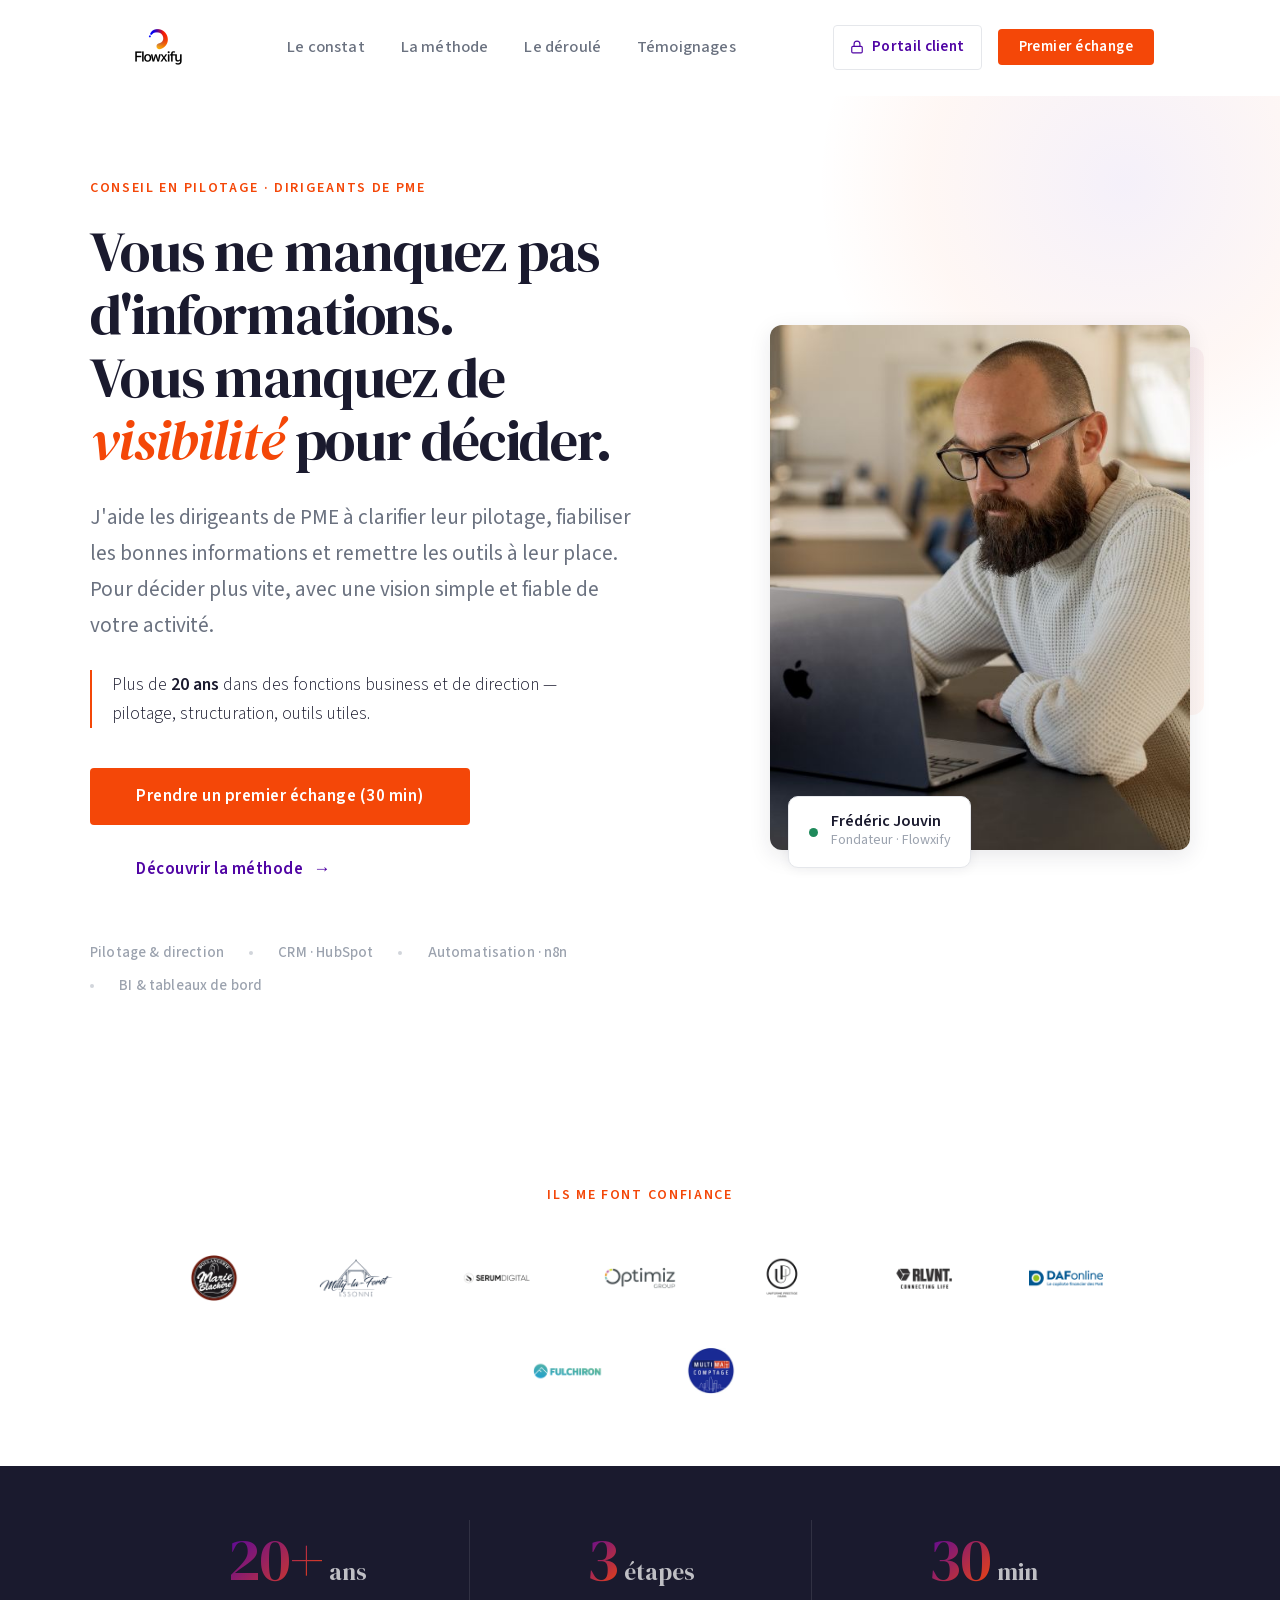
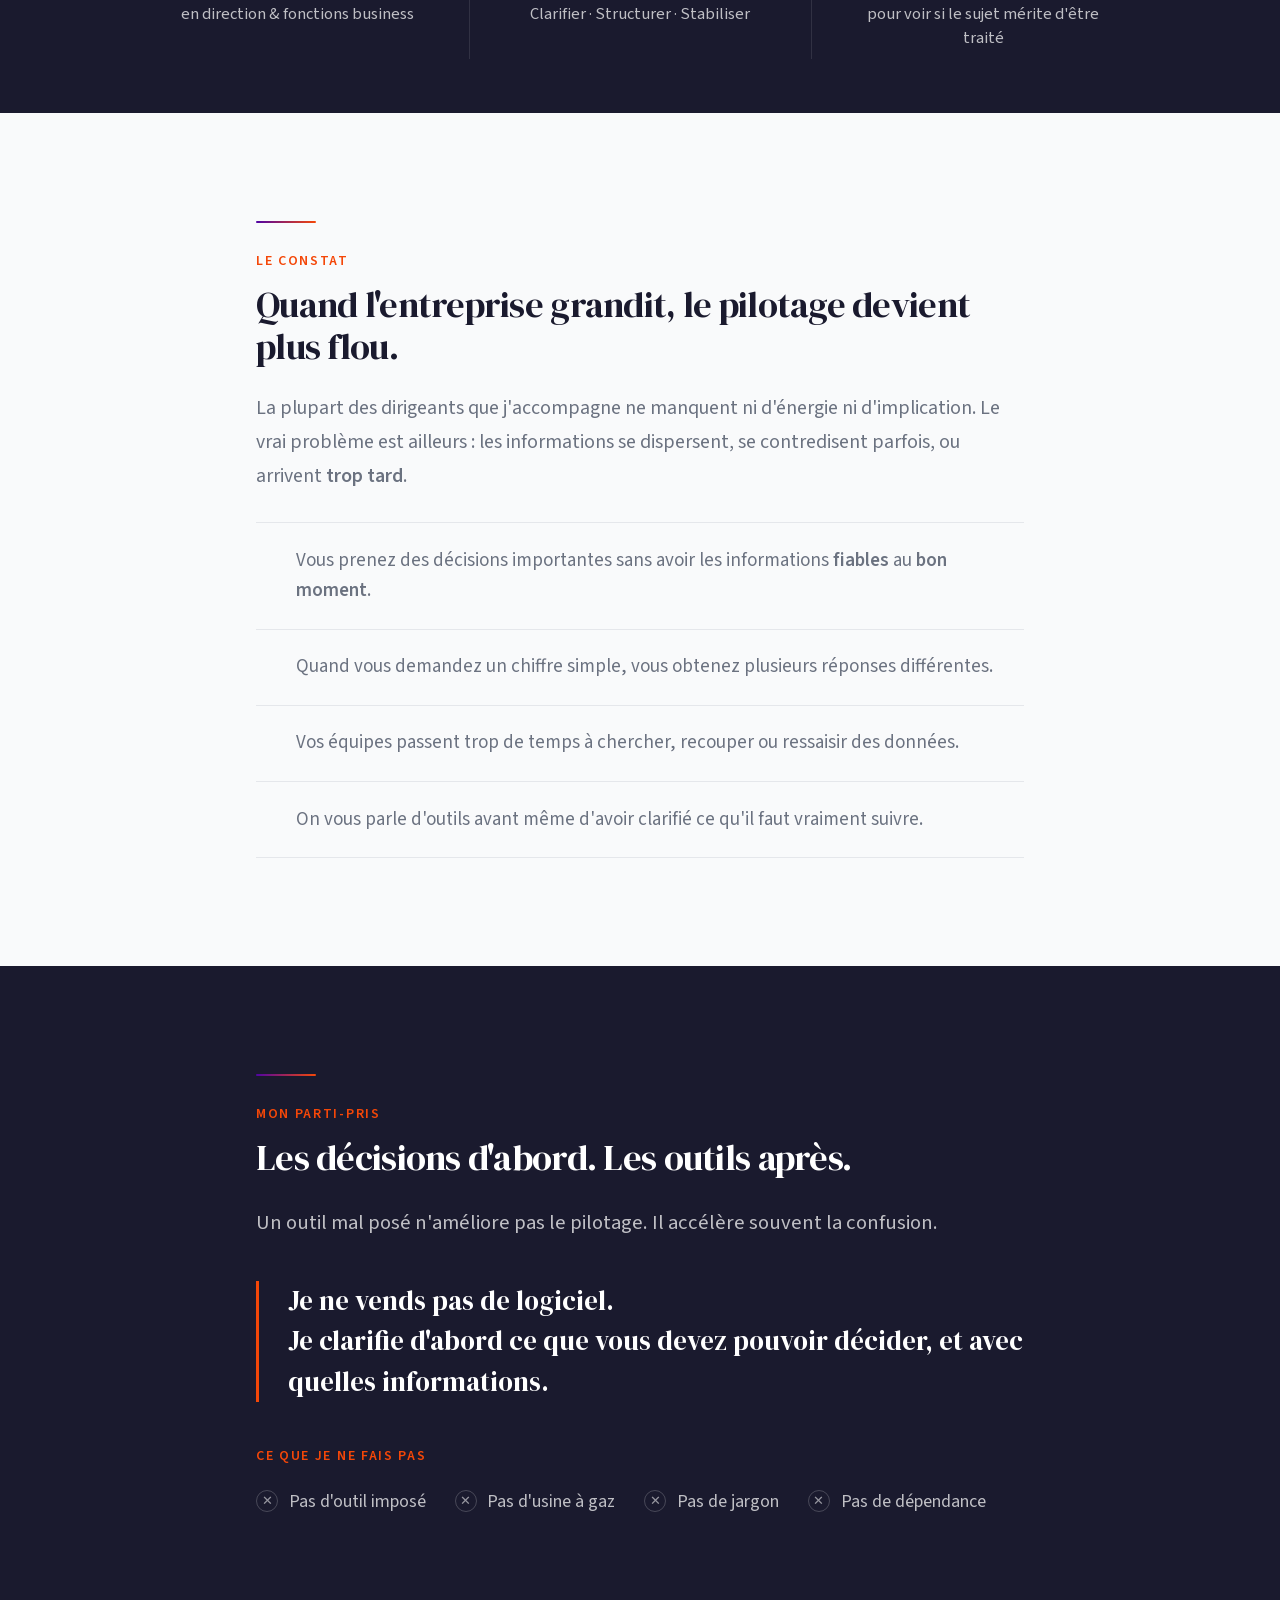
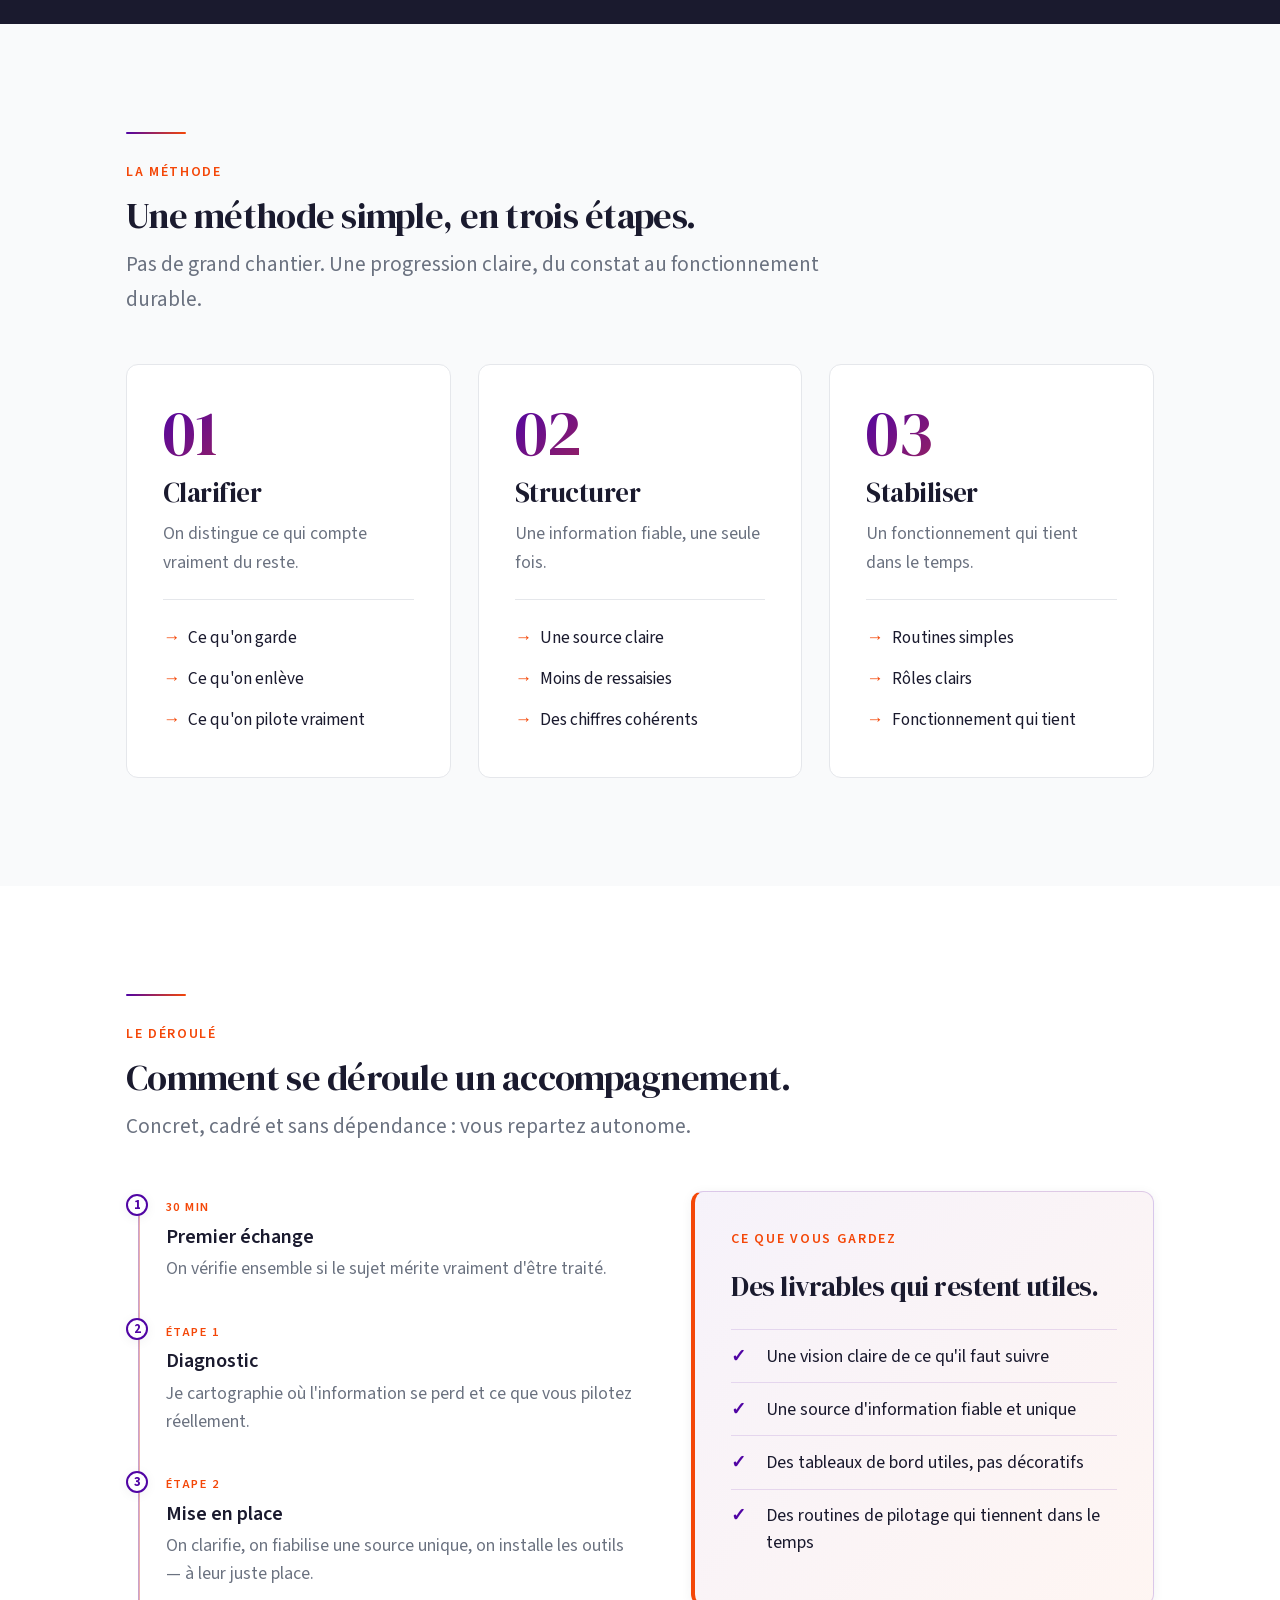
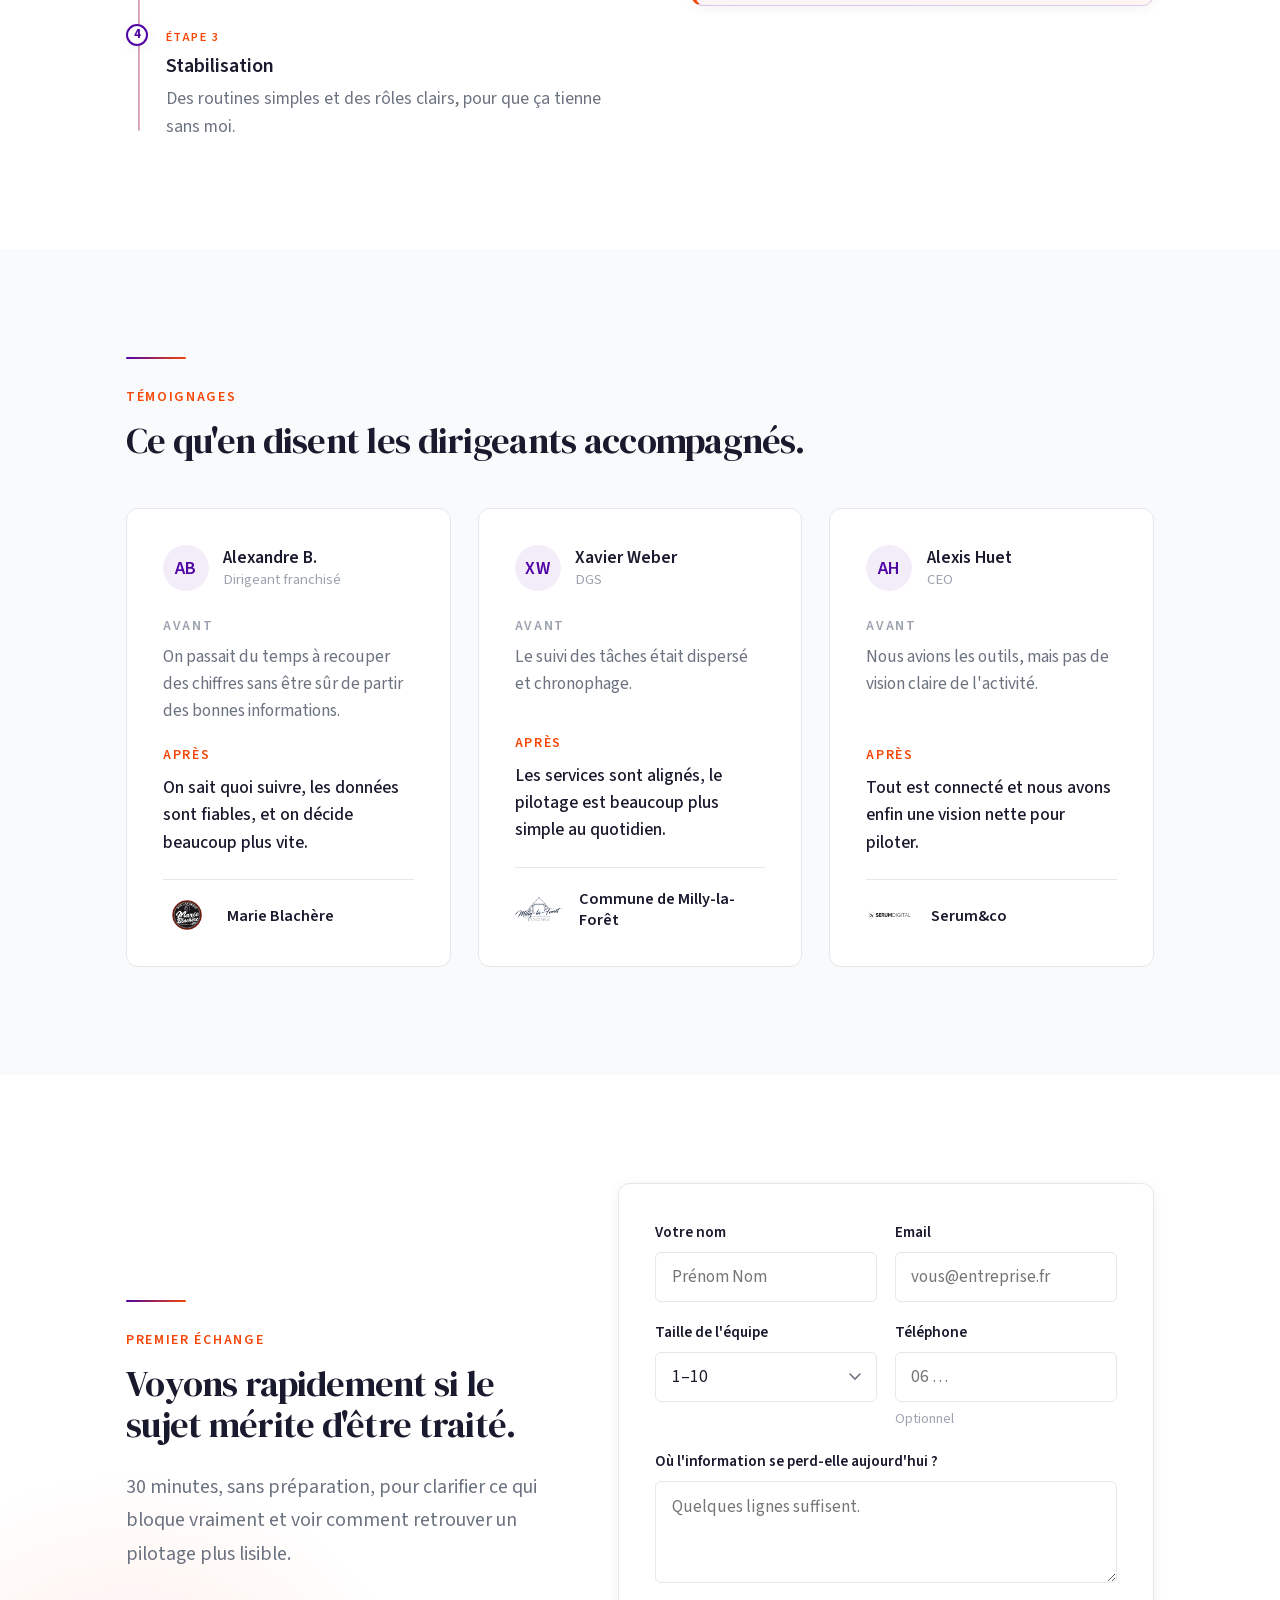
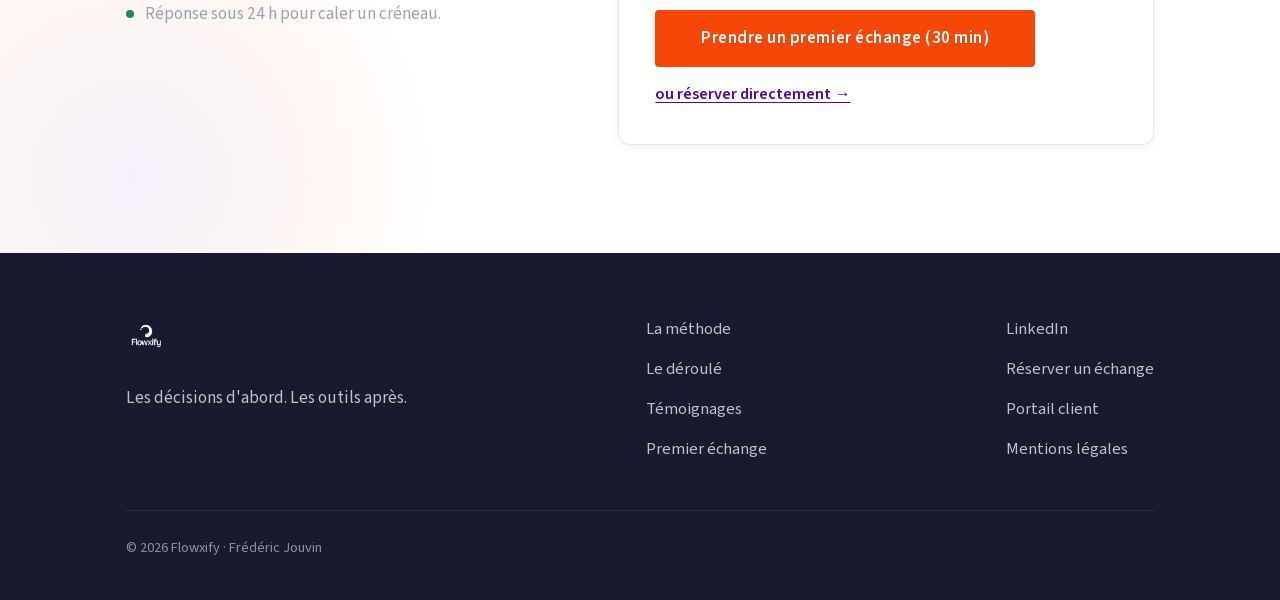
==== index.html @ 790f293d "Refonte design : nouveau design system Flowxify (violet/orange), 9 logos clients webp, polices auto-" ====
<!DOCTYPE html>
<html lang="fr">
<head>
    <meta charset="UTF-8">
    <meta name="viewport" content="width=device-width, initial-scale=1.0">
    <meta name="description" content="Flowxify — Accompagnement des dirigeants de PME : pilotage, structuration et outils. Retrouvez une vision claire de votre activité grâce à une information fiable, lisible et utile pour décider.">
    <title>Flowxify — Pilotage clair pour dirigeants de PME</title>

    <link rel="canonical" href="https://flowxify.com/">
    <link rel="icon" type="image/svg+xml" href="favicon.svg">

    <!-- Open Graph -->
    <meta property="og:type" content="website">
    <meta property="og:url" content="https://flowxify.com/">
    <meta property="og:title" content="Flowxify — Retrouver une vision claire de votre activité">
    <meta property="og:description" content="J'aide les dirigeants de PME à clarifier leur pilotage, fiabiliser les bonnes informations et remettre les outils à leur place.">
    <meta property="og:image" content="https://flowxify.com/og-image.jpg">
    <meta property="og:image:alt" content="Flowxify — Vous ne manquez pas d'informations, vous manquez de visibilité pour décider.">
    <meta property="og:locale" content="fr_FR">
    <meta property="og:site_name" content="Flowxify">

    <!-- Twitter Card -->
    <meta name="twitter:card" content="summary_large_image">
    <meta name="twitter:title" content="Flowxify — Retrouver une vision claire de votre activité">
    <meta name="twitter:description" content="J'aide les dirigeants de PME à clarifier leur pilotage, fiabiliser les bonnes informations et remettre les outils à leur place.">
    <meta name="twitter:image" content="https://flowxify.com/og-image.jpg">

    <!-- Fonts : DM Serif Display (titres) auto-hébergée + italique via Google, Source Sans 3 variable auto-hébergée -->
    <link rel="preload" href="assets/fonts/dm-serif-display-400.woff2" as="font" type="font/woff2" crossorigin>
    <link rel="preload" href="assets/fonts/source-sans-3-variable.woff2" as="font" type="font/woff2" crossorigin>
    <link rel="preconnect" href="https://fonts.googleapis.com">
    <link rel="preconnect" href="https://fonts.gstatic.com" crossorigin>
    <link href="https://fonts.googleapis.com/css2?family=DM+Serif+Display:ital@1&display=swap" rel="stylesheet">

    <style>
        /* ════════ Flowxify Design System — tokens ════════ */
        @font-face {
            font-family: 'DM Serif Display';
            font-style: normal;
            font-weight: 400;
            font-display: swap;
            src: url('assets/fonts/dm-serif-display-400.woff2') format('woff2');
        }
        @font-face {
            font-family: 'Source Sans 3';
            font-style: normal;
            font-weight: 200 900;
            font-display: swap;
            src: url('assets/fonts/source-sans-3-variable.woff2') format('woff2-variations');
        }

        :root {
            /* Base palette */
            --fx-midnight: #1A1A2E;
            --fx-violet: #5004A4;
            --fx-violet-hover: #3D0380;
            --fx-violet-tint: #F3EDFA;
            --fx-orange: #F44708;
            --fx-orange-hover: #D63C05;
            --fx-orange-tint: #FEEDE6;
            --fx-paper: #F9FAFB;
            --fx-border: #E5E7EB;
            --fx-muted: #6B7280;
            --fx-muted-light: #9CA3AF;

            /* Gradients signature */
            --fx-gradient: linear-gradient(90deg, #5004A4 0%, #F44708 100%);
            --fx-gradient-diagonal: linear-gradient(135deg, #5004A4 0%, #F44708 100%);
            --fx-gradient-wash: linear-gradient(135deg, rgba(80,4,164,0.05) 0%, rgba(244,71,8,0.05) 100%);

            /* Alias sémantiques */
            --surface: #FFFFFF;
            --surface-alt: var(--fx-paper);
            --surface-dark: var(--fx-midnight);
            --text-strong: var(--fx-midnight);
            --text-body: var(--fx-muted);
            --text-tertiary: var(--fx-muted-light);
            --text-inverse: #F1F1F1;
            --text-inverse-soft: rgba(255,255,255,0.72);
            --accent: var(--fx-violet);
            --accent-hover: var(--fx-violet-hover);
            --accent-warm: var(--fx-orange);
            --accent-warm-hover: var(--fx-orange-hover);
            --border-subtle: var(--fx-border);
            --border-strong: #D1D5DB;
            --success: #1F8A5B;
            --danger: #C8341A;

            /* Typo */
            --font-display: 'DM Serif Display', Georgia, 'Times New Roman', serif;
            --font-body: 'Source Sans 3', -apple-system, BlinkMacSystemFont, 'Segoe UI', sans-serif;

            /* Radii / ombres / motion */
            --radius-xs: 4px;
            --radius-sm: 6px;
            --radius-md: 10px;
            --radius-lg: 12px;
            --shadow-soft: 0 2px 12px rgba(26,26,46,0.06);
            --shadow-raised: 0 6px 22px rgba(26,26,46,0.10);
            --shadow-violet: 0 6px 24px rgba(80,4,164,0.18);
            --shadow-warm: 0 8px 24px rgba(244,71,8,0.28);
            --ease-out: cubic-bezier(0.25, 0.46, 0.45, 0.94);
            --dur-fast: 0.3s;
        }

        *, *::before, *::after { box-sizing: border-box; margin: 0; padding: 0; }

        html { scroll-behavior: smooth; font-size: 18px; }

        body {
            font-family: var(--font-body);
            font-size: 1rem;
            line-height: 1.65;
            color: var(--text-body);
            background: var(--surface);
            -webkit-font-smoothing: antialiased;
            text-rendering: optimizeLegibility;
        }

        h1, h2, h3 {
            font-family: var(--font-display);
            font-weight: 400;
            color: var(--text-strong);
            letter-spacing: -0.02em;
            line-height: 1.15;
        }
        h2 { font-size: 2rem; }
        h3 { line-height: 1.3; }
        h1 em, h2 em { font-style: italic; color: var(--accent-warm); }
        h4 { font-family: var(--font-body); font-weight: 600; color: var(--text-strong); }
        strong { font-weight: 600; }
        a { color: var(--accent); text-decoration: underline; text-decoration-thickness: 1px; text-underline-offset: 3px; transition: color var(--dur-fast) var(--ease-out); }
        a:hover { color: var(--accent-hover); }
        :focus-visible { outline: 2px solid var(--fx-orange); outline-offset: 3px; border-radius: var(--radius-xs); }

        /* ── Utilitaires signature ── */
        .fx-sep {
            width: 60px; height: 2px; border: 0;
            background: var(--fx-gradient);
            border-radius: 1px;
            margin: 0 0 1.5rem;
        }
        .fx-eyebrow {
            font-size: 0.78rem; font-weight: 600;
            letter-spacing: 0.12em; text-transform: uppercase;
            color: var(--accent-warm);
        }
        .fx-gradient-text {
            background: var(--fx-gradient-diagonal);
            -webkit-background-clip: text;
            background-clip: text;
            color: transparent;
        }

        /* ── Layout ── */
        .wrap        { max-width: 1100px; margin: 0 auto; padding: 0 2rem; }
        .wrap-narrow { max-width: 840px; margin: 0 auto; padding: 0 2rem; }
        .section     { padding: 6rem 0; }
        .section-sm  { padding: 4rem 0; }

        .fx-hero-grid { display: grid; grid-template-columns: 1.25fr 0.85fr; gap: 3.5rem; align-items: center; }
        .fx-3col      { display: grid; grid-template-columns: repeat(3, 1fr); gap: 1.5rem; }
        .fx-stats     { display: grid; grid-template-columns: repeat(3, 1fr); }
        .fx-mission   { display: grid; grid-template-columns: 1.05fr 0.95fr; gap: 3rem; align-items: start; }
        .fx-contact-grid { display: grid; grid-template-columns: 0.9fr 1.1fr; gap: 3rem; align-items: center; }
        .fx-form-grid { display: grid; grid-template-columns: 1fr 1fr; gap: 1rem; }
        .fx-nav-links { display: flex; gap: 2rem; align-items: center; }

        @media (max-width: 900px) {
            .fx-hero-grid { grid-template-columns: 1fr; gap: 2.5rem; }
            .fx-mission, .fx-contact-grid { grid-template-columns: 1fr; gap: 2rem; }
            .fx-nav-links { display: none; }
        }
        @media (max-width: 760px) {
            .section { padding: 4rem 0; }
            .fx-3col { grid-template-columns: 1fr; }
            .fx-stats { grid-template-columns: 1fr; }
            .fx-form-grid { grid-template-columns: 1fr; }
            .wrap, .wrap-narrow { padding: 0 1.4rem; }
            .fx-portal { display: none !important; }
        }

        /* ── Boutons ── */
        .btn {
            display: inline-flex; align-items: center; justify-content: center; gap: 0.55rem;
            font-family: var(--font-body); font-weight: 600; letter-spacing: 0.03em; line-height: 1.1;
            border-radius: var(--radius-xs); cursor: pointer; text-decoration: none;
            border: 1.5px solid transparent; white-space: nowrap;
            transition: transform var(--dur-fast) var(--ease-out), box-shadow var(--dur-fast) var(--ease-out), background var(--dur-fast) var(--ease-out), color var(--dur-fast) var(--ease-out);
        }
        .btn-sm { padding: 0.5rem 1.1rem; font-size: 0.82rem; }
        .btn-lg { padding: 1rem 2.5rem; font-size: 0.95rem; }
        .btn-primary { background: var(--accent-warm); color: #fff; }
        .btn-primary:hover { transform: translateY(-2px); box-shadow: var(--shadow-warm); color: #fff; }
        .btn-ghost { background: transparent; color: var(--accent); }
        .btn-ghost:hover { color: var(--accent-hover); }

        /* ── Nav ── */
        .fx-nav {
            position: sticky; top: 0; z-index: 50;
            padding: 0.85rem 0;
            background: rgba(255,255,255,0.7);
            backdrop-filter: blur(16px); -webkit-backdrop-filter: blur(16px);
            border-bottom: 1px solid transparent;
            transition: all var(--dur-fast) var(--ease-out);
        }
        .fx-nav.scrolled {
            padding: 0.55rem 0;
            background: rgba(255,255,255,0.88);
            border-bottom: 1px solid rgba(229,231,235,0.8);
            box-shadow: 0 1px 24px rgba(26,26,46,0.05);
        }
        .fx-nav .wrap { display: flex; justify-content: space-between; align-items: center; }
        .fx-nav-logo { height: 64px; width: auto; transition: height var(--dur-fast) var(--ease-out); }
        .fx-nav.scrolled .fx-nav-logo { height: 52px; }
        .fx-nav-link {
            font-size: 0.92rem; font-weight: 500; color: var(--text-body);
            text-decoration: none; letter-spacing: 0.01em; position: relative;
            transition: color var(--dur-fast) var(--ease-out);
        }
        .fx-nav-link::after {
            content: ''; position: absolute; left: 0; bottom: -4px; height: 1.5px; width: 0;
            background: var(--fx-gradient); transition: width var(--dur-fast) var(--ease-out);
        }
        .fx-nav-link:hover { color: var(--text-strong); }
        .fx-nav-link:hover::after { width: 100%; }
        .fx-nav-right { display: flex; align-items: center; gap: 0.9rem; }
        .fx-portal {
            display: inline-flex; align-items: center; gap: 0.45rem; white-space: nowrap;
            font-size: 0.84rem; font-weight: 600; letter-spacing: 0.02em; color: var(--accent);
            text-decoration: none; padding: 0.5rem 0.9rem; border-radius: var(--radius-xs);
            border: 1.5px solid var(--border-subtle);
            transition: all var(--dur-fast) var(--ease-out);
        }
        .fx-portal:hover { border-color: var(--accent); background: var(--fx-violet-tint); color: var(--accent-hover); }

        /* ── Hero ── */
        .fx-orb {
            position: absolute; top: -22%; right: -12%; width: 620px; height: 620px;
            background: radial-gradient(circle, rgba(80,4,164,0.06) 0%, rgba(244,71,8,0.045) 45%, transparent 70%);
            border-radius: 50%; pointer-events: none; z-index: 0;
            animation: fx-float 22s ease-in-out infinite;
        }
        @keyframes fx-float {
            0%, 100% { transform: translate(0,0) scale(1); }
            50%      { transform: translate(-26px, 22px) scale(1.06); }
        }
        .fx-hero-h1 { font-size: clamp(2.2rem, 4.4vw, 3.4rem); line-height: 1.12; margin-bottom: 1.5rem; }
        .fx-hero-lead { font-size: 1.18rem; line-height: 1.7; max-width: 560px; margin-bottom: 1.5rem; color: var(--text-body); }
        .fx-hero-exp {
            font-size: 0.98rem; border-left: 2px solid var(--accent-warm); padding-left: 1.1rem;
            margin-bottom: 2.2rem; font-weight: 300; color: var(--text-strong); max-width: 520px;
        }
        .fx-hero-ctas { display: flex; flex-wrap: wrap; gap: 0.9rem; align-items: center; margin-bottom: 2.4rem; }
        .fx-trust { display: flex; flex-wrap: wrap; gap: 0.5rem 1.4rem; align-items: center; }
        .fx-trust span { display: inline-flex; align-items: center; gap: 1.4rem; font-size: 0.82rem; color: var(--text-tertiary); font-weight: 500; letter-spacing: 0.01em; }
        .fx-trust .dot { width: 4px; height: 4px; gap: 0; border-radius: 50%; background: var(--border-strong); padding: 0; }
        .fx-hero-visual { position: relative; }
        .fx-hero-wash {
            position: absolute; width: 70%; height: 70%; right: -14px; top: 22px;
            background: var(--fx-gradient-wash); border-radius: var(--radius-lg); z-index: 0;
        }
        .fx-hero-photo {
            position: relative; z-index: 1; border-radius: var(--radius-lg); overflow: hidden;
            box-shadow: var(--shadow-raised); aspect-ratio: 4 / 5;
        }
        .fx-hero-photo img { width: 100%; height: 100%; object-fit: cover; display: block; }
        .fx-hero-badge {
            position: absolute; z-index: 2; left: 1rem; bottom: -1rem;
            background: var(--surface); border-radius: var(--radius-md); box-shadow: var(--shadow-soft);
            border: 1px solid var(--border-subtle); padding: 0.8rem 1.1rem;
            display: flex; align-items: center; gap: 0.7rem;
        }
        .fx-dot-success { width: 9px; height: 9px; border-radius: 50%; background: var(--success); flex-shrink: 0; }

        /* ── Logos clients ── */
        .fx-logo-wall { display: flex; flex-wrap: wrap; align-items: center; justify-content: center; gap: 2.6rem 3.8rem; }
        .fx-logo-img { height: 46px; width: auto; max-width: 172px; object-fit: contain; display: block; }
        .fx-tlogo-img { height: 30px; width: auto; max-width: 124px; object-fit: contain; display: block; }
        @media (max-width: 560px) {
            .fx-logo-wall { gap: 2rem 2.6rem; }
            .fx-logo-img { height: 38px; max-width: 132px; }
        }

        /* ── Stats (bandeau sombre) ── */
        .fx-stat { padding: 0.5rem 2rem; text-align: center; }
        .fx-stat + .fx-stat { border-left: 1px solid rgba(255,255,255,0.1); }
        @media (max-width: 760px) {
            .fx-stat + .fx-stat { border-left: none; border-top: 1px solid rgba(255,255,255,0.1); padding-top: 1.5rem; margin-top: 1.5rem; }
        }
        .fx-stat-num { display: flex; align-items: baseline; justify-content: center; gap: 0.3rem; }
        .fx-stat-v { font-family: var(--font-display); font-size: 3.4rem; line-height: 1; }
        .fx-stat-u { font-family: var(--font-display); font-size: 1.3rem; color: var(--text-inverse-soft); }
        .fx-stat-label { margin-top: 0.6rem; font-size: 0.92rem; color: var(--text-inverse-soft); line-height: 1.45; }

        /* ── Constat (pain points) ── */
        .fx-pain {
            position: relative; padding: 1.25rem 0 1.25rem 2.2rem;
            border-bottom: 1px solid var(--border-subtle);
            transition: padding-left var(--dur-fast) var(--ease-out);
            font-size: 1.05rem; line-height: 1.6;
        }
        .fx-pain::before {
            content: '→'; position: absolute; left: 0; top: 1.25rem;
            color: var(--accent-warm); font-weight: 700; opacity: 0;
            transform: translateX(-6px);
            transition: opacity var(--dur-fast) var(--ease-out), transform var(--dur-fast) var(--ease-out);
        }
        .fx-pain:hover { padding-left: 2.7rem; }
        .fx-pain:hover::before { opacity: 1; transform: translateX(0); }

        /* ── Parti-pris ── */
        .fx-quote {
            font-family: var(--font-display); font-size: 1.5rem; line-height: 1.5; color: #fff;
            border-left: 3px solid var(--accent-warm); padding-left: 1.6rem; margin: 2.2rem 0;
        }
        .fx-not { display: inline-flex; align-items: center; gap: 0.6rem; font-size: 1rem; color: var(--text-inverse-soft); }
        .fx-not .x {
            width: 22px; height: 22px; border-radius: 50%; flex-shrink: 0;
            border: 1px solid rgba(255,255,255,0.2); display: inline-flex; align-items: center; justify-content: center;
            font-size: 0.7rem; color: rgba(255,255,255,0.55);
        }

        /* ── Cards ── */
        .fx-card {
            background: var(--surface); color: var(--text-body);
            border: 1px solid var(--border-subtle); border-radius: var(--radius-lg); padding: 2rem;
            transition: transform var(--dur-fast) var(--ease-out), box-shadow var(--dur-fast) var(--ease-out), border-color var(--dur-fast) var(--ease-out);
        }
        .fx-card--hover:hover { transform: translateY(-3px); box-shadow: var(--shadow-raised); border-color: rgba(244,71,8,0.25); }
        .fx-card--wash { background: var(--fx-gradient-wash); border: 1px solid rgba(80,4,164,0.18); box-shadow: var(--shadow-soft); }
        .fx-card--accent { border-left: 4px solid var(--accent-warm); }
        .fx-card--full { height: 100%; display: flex; flex-direction: column; }

        /* ── Méthode ── */
        .fx-step-num { font-family: var(--font-display); font-size: 3.6rem; line-height: 1; }
        .fx-step-title { font-family: var(--font-display); font-size: 1.5rem; margin: 0.5rem 0; }
        .fx-step-desc { font-size: 0.98rem; margin-bottom: 1.2rem; color: var(--text-body); min-height: 2.9rem; }
        .fx-step-list { list-style: none; border-top: 1px solid var(--border-subtle); padding-top: 1rem; }
        .fx-step-list li { font-size: 0.96rem; padding: 0.35rem 0 0.35rem 1.4rem; position: relative; color: var(--text-strong); }
        .fx-step-list li::before { content: '→'; position: absolute; left: 0; color: var(--accent-warm); font-weight: 700; }

        /* ── Déroulé / timeline ── */
        .fx-timeline { position: relative; padding-left: 2.2rem; }
        .fx-timeline::before {
            content: ''; position: absolute; left: 0.65rem; top: 0.6rem; bottom: 0.6rem; width: 2px;
            background: var(--fx-gradient); border-radius: 1px; opacity: 0.4;
        }
        .fx-phase { position: relative; padding-bottom: 1.8rem; }
        .fx-phase:last-child { padding-bottom: 0; }
        .fx-phase-dot {
            position: absolute; left: -2.2rem; top: 0.15rem; width: 22px; height: 22px; border-radius: 50%;
            background: var(--surface); border: 2px solid var(--accent); display: inline-flex;
            align-items: center; justify-content: center; font-size: 0.7rem; font-weight: 700; color: var(--accent);
            box-shadow: var(--shadow-soft);
        }
        .fx-phase .fx-eyebrow { font-size: 0.7rem; }
        .fx-phase h4 { font-size: 1.12rem; line-height: 1.25; margin-top: 0.15rem; }
        .fx-phase p { margin: 0.35rem 0 0; font-size: 0.98rem; line-height: 1.6; }
        .fx-livrables { list-style: none; }
        .fx-livrables li {
            position: relative; padding: 0.7rem 0 0.7rem 1.9rem;
            border-top: 1px solid rgba(80,4,164,0.12);
            font-size: 1rem; color: var(--text-strong); line-height: 1.5;
        }
        .fx-livrables li::before { content: '✓'; position: absolute; left: 0; top: 0.7rem; color: var(--accent); font-weight: 700; }

        /* ── Témoignages ── */
        .fx-avatar {
            width: 46px; height: 46px; border-radius: 999px; flex-shrink: 0;
            display: inline-flex; align-items: center; justify-content: center;
            font-weight: 600; font-size: 1rem; letter-spacing: 0.01em;
            background: var(--fx-violet-tint); color: var(--accent);
        }
        .fx-t-head { display: flex; align-items: center; gap: 0.8rem; margin-bottom: 1.3rem; }
        .fx-t-name { font-weight: 600; color: var(--text-strong); font-size: 0.98rem; line-height: 1.2; white-space: nowrap; }
        .fx-t-role { font-size: 0.82rem; color: var(--text-tertiary); line-height: 1.3; margin-top: 0.1rem; }
        .fx-t-before { font-size: 0.96rem; margin-bottom: 1.1rem; line-height: 1.55; }
        .fx-t-after { font-size: 0.98rem; color: var(--text-strong); font-weight: 500; line-height: 1.55; }
        .fx-t-org {
            display: flex; align-items: center; gap: 0.9rem; margin-top: 1.3rem; padding-top: 1.1rem;
            border-top: 1px solid var(--border-subtle);
        }
        .fx-t-company { font-weight: 600; color: var(--text-strong); font-size: 0.9rem; line-height: 1.3; }

        /* ── Formulaire contact ── */
        .fx-field { display: flex; flex-direction: column; gap: 0.35rem; }
        .fx-field label { font-size: 0.85rem; font-weight: 600; color: var(--text-strong); }
        .fx-field .hint { font-size: 0.78rem; color: var(--text-tertiary); }
        .fx-field input, .fx-field select, .fx-field textarea {
            width: 100%; font-family: var(--font-body); font-size: 0.95rem; color: var(--text-strong);
            background: var(--surface); border: 1.5px solid var(--border-subtle); border-radius: var(--radius-sm);
            padding: 0.65rem 0.85rem; outline: none;
            transition: border-color var(--dur-fast) var(--ease-out), box-shadow var(--dur-fast) var(--ease-out);
        }
        .fx-field textarea { line-height: 1.5; resize: vertical; }
        .fx-field select {
            appearance: none; -webkit-appearance: none; cursor: pointer;
            padding-right: 2rem;
            background-image: url("data:image/svg+xml,%3Csvg xmlns='http://www.w3.org/2000/svg' width='12' height='8' viewBox='0 0 12 8'%3E%3Cpath d='M1 1l5 5 5-5' stroke='%236B7280' stroke-width='1.6' fill='none' stroke-linecap='round'/%3E%3C/svg%3E");
            background-repeat: no-repeat; background-position: right 0.85rem center;
        }
        .fx-field input:focus, .fx-field select:focus, .fx-field textarea:focus {
            border-color: var(--accent); box-shadow: 0 0 0 3px rgba(80,4,164,0.12);
        }
        .fx-form-error { display: none; margin-top: 0.9rem; font-size: 0.9rem; color: var(--danger); }
        .fx-hp { position: absolute; left: -9999px; opacity: 0; height: 0; overflow: hidden; }

        /* ── Footer ── */
        .fx-footer { background: var(--surface-dark); color: var(--text-inverse); }
        .fx-footer-grid { display: flex; flex-wrap: wrap; gap: 2rem; justify-content: space-between; align-items: flex-start; }
        .fx-footer a { color: var(--text-inverse-soft); text-decoration: none; font-size: 0.92rem; }
        .fx-footer a:hover { color: #fff; }
        .fx-footer-col { display: flex; flex-direction: column; gap: 0.7rem; }
        .fx-footer-bottom {
            margin-top: 2.6rem; padding-top: 1.4rem; border-top: 1px solid rgba(255,255,255,0.1);
            font-size: 0.8rem; color: rgba(255,255,255,0.5);
        }

        /* ── Scroll reveal ── */
        .reveal { opacity: 0; transform: translateY(24px); transition: opacity 0.8s var(--ease-out), transform 0.8s var(--ease-out); }
        .reveal.in { opacity: 1; transform: none; }
        .reveal[data-d="1"] { transition-delay: 0.08s; }
        .reveal[data-d="2"] { transition-delay: 0.16s; }
        .reveal[data-d="3"] { transition-delay: 0.24s; }

        @media (prefers-reduced-motion: reduce) {
            .reveal { opacity: 1; transform: none; transition: none; }
            .fx-orb { animation: none; }
        }
    </style>
</head>
<body>

<!-- ════════════════ NAV ════════════════ -->
<nav class="fx-nav" id="nav">
    <div class="wrap">
        <a href="#top" style="display:flex;align-items:center;text-decoration:none;">
            <img src="logo.png" alt="Flowxify" class="fx-nav-logo">
        </a>
        <div class="fx-nav-links">
            <a href="#constat" class="fx-nav-link">Le constat</a>
            <a href="#methode" class="fx-nav-link">La méthode</a>
            <a href="#deroule" class="fx-nav-link">Le déroulé</a>
            <a href="#temoignages" class="fx-nav-link">Témoignages</a>
        </div>
        <div class="fx-nav-right">
            <a href="https://rapports.flowxify.com" class="fx-portal" target="_blank" rel="noopener">
                <svg width="14" height="14" viewBox="0 0 24 24" fill="none" stroke="currentColor" stroke-width="2" stroke-linecap="round" stroke-linejoin="round" aria-hidden="true">
                    <rect x="3" y="11" width="18" height="11" rx="2"/><path d="M7 11V7a5 5 0 0 1 10 0v4"/>
                </svg>
                Portail client
            </a>
            <a href="#contact" class="btn btn-primary btn-sm">Premier échange</a>
        </div>
    </div>
</nav>

<!-- ════════════════ HERO ════════════════ -->
<section id="top" style="position:relative;overflow:hidden;">
    <div class="fx-orb"></div>
    <div class="wrap section" style="position:relative;z-index:1;padding-top:4.5rem;">
        <div class="fx-hero-grid">
            <div>
                <div class="fx-eyebrow" style="margin-bottom:1.1rem;">Conseil en pilotage · Dirigeants de PME</div>
                <h1 class="fx-hero-h1">Vous ne manquez pas d'informations.<br>Vous manquez de <em>visibilité</em> pour décider.</h1>
                <p class="fx-hero-lead">
                    J'aide les dirigeants de PME à clarifier leur pilotage, fiabiliser les bonnes informations et remettre les outils à leur place. Pour décider plus vite, avec une vision simple et fiable de votre activité.
                </p>
                <p class="fx-hero-exp">
                    Plus de <strong>20 ans</strong> dans des fonctions business et de direction — pilotage, structuration, outils utiles.
                </p>
                <div class="fx-hero-ctas">
                    <a href="#contact" class="btn btn-primary btn-lg">Prendre un premier échange (30 min)</a>
                    <a href="#methode" class="btn btn-ghost btn-lg">Découvrir la méthode <span aria-hidden="true">→</span></a>
                </div>
                <div class="fx-trust">
                    <span>Pilotage &amp; direction</span>
                    <span><span class="dot"></span> CRM · HubSpot</span>
                    <span><span class="dot"></span> Automatisation · n8n</span>
                    <span><span class="dot"></span> BI &amp; tableaux de bord</span>
                </div>
            </div>
            <div class="fx-hero-visual">
                <div class="fx-hero-wash"></div>
                <div class="fx-hero-photo">
                    <img src="photo-frederic.jpg" alt="Frédéric Jouvin, fondateur de Flowxify">
                </div>
                <div class="fx-hero-badge">
                    <span class="fx-dot-success"></span>
                    <div>
                        <div style="font-weight:600;color:var(--text-strong);font-size:0.9rem;line-height:1.1;">Frédéric Jouvin</div>
                        <div style="font-size:0.78rem;color:var(--text-tertiary);">Fondateur · Flowxify</div>
                    </div>
                </div>
            </div>
        </div>
    </div>
</section>

<!-- ════════════════ LOGOS CLIENTS ════════════════ -->
<section class="section-sm" style="background:var(--surface);">
    <div class="wrap">
        <div class="reveal" style="text-align:center;margin-bottom:2.6rem;">
            <span class="fx-eyebrow">Ils me font confiance</span>
        </div>
        <div class="reveal fx-logo-wall">
            <img class="fx-logo-img" src="clientlogos/marie-blachere.webp" alt="Marie Blachère" loading="lazy">
            <img class="fx-logo-img" src="clientlogos/milly-la-foret.webp" alt="Commune de Milly-la-Forêt" loading="lazy">
            <img class="fx-logo-img" src="clientlogos/serum-digital.webp" alt="Serum Digital" loading="lazy">
            <img class="fx-logo-img" src="clientlogos/optimiz.webp" alt="Optimiz Group" loading="lazy">
            <img class="fx-logo-img" src="clientlogos/uniforme-prestige.webp" alt="Uniforme Prestige" loading="lazy">
            <img class="fx-logo-img" src="clientlogos/rlvnt.webp" alt="RLVNT" loading="lazy">
            <img class="fx-logo-img" src="clientlogos/dafonline.webp" alt="Dafonline" loading="lazy">
            <img class="fx-logo-img" src="clientlogos/fulchiron.webp" alt="Fulchiron" loading="lazy">
            <img class="fx-logo-img" src="clientlogos/multimat.webp" alt="Multimat" loading="lazy">
        </div>
    </div>
</section>

<!-- ════════════════ STATS ════════════════ -->
<section style="background:var(--surface-dark);color:var(--text-inverse);">
    <div class="wrap" style="padding:3rem 2rem;">
        <div class="fx-stats">
            <div class="fx-stat reveal">
                <div class="fx-stat-num"><span class="fx-stat-v fx-gradient-text">20+</span><span class="fx-stat-u">ans</span></div>
                <div class="fx-stat-label">en direction &amp; fonctions business</div>
            </div>
            <div class="fx-stat reveal" data-d="1">
                <div class="fx-stat-num"><span class="fx-stat-v fx-gradient-text">3</span><span class="fx-stat-u">étapes</span></div>
                <div class="fx-stat-label">Clarifier · Structurer · Stabiliser</div>
            </div>
            <div class="fx-stat reveal" data-d="2">
                <div class="fx-stat-num"><span class="fx-stat-v fx-gradient-text">30</span><span class="fx-stat-u">min</span></div>
                <div class="fx-stat-label">pour voir si le sujet mérite d'être traité</div>
            </div>
        </div>
    </div>
</section>

<!-- ════════════════ CONSTAT ════════════════ -->
<section id="constat" class="section" style="background:var(--surface-alt);">
    <div class="wrap-narrow">
        <header class="reveal" style="max-width:40rem;">
            <hr class="fx-sep">
            <div class="fx-eyebrow" style="margin-bottom:0.6rem;">Le constat</div>
            <h2>Quand l'entreprise grandit, le pilotage devient plus flou.</h2>
        </header>
        <p class="reveal" style="margin-top:1.4rem;font-size:1.1rem;line-height:1.7;">
            La plupart des dirigeants que j'accompagne ne manquent ni d'énergie ni d'implication. Le vrai problème est ailleurs : les informations se dispersent, se contredisent parfois, ou arrivent <strong>trop tard</strong>.
        </p>
        <div class="reveal" style="margin-top:1.6rem;border-top:1px solid var(--border-subtle);">
            <div class="fx-pain">Vous prenez des décisions importantes sans avoir les informations <strong>fiables</strong> au <strong>bon moment</strong>.</div>
            <div class="fx-pain">Quand vous demandez un chiffre simple, vous obtenez plusieurs réponses différentes.</div>
            <div class="fx-pain">Vos équipes passent trop de temps à chercher, recouper ou ressaisir des données.</div>
            <div class="fx-pain">On vous parle d'outils avant même d'avoir clarifié ce qu'il faut vraiment suivre.</div>
        </div>
    </div>
</section>

<!-- ════════════════ PARTI-PRIS ════════════════ -->
<section class="section" style="background:var(--surface-dark);color:var(--text-inverse);">
    <div class="wrap-narrow">
        <header class="reveal" style="max-width:40rem;">
            <hr class="fx-sep">
            <div class="fx-eyebrow" style="margin-bottom:0.6rem;">Mon parti-pris</div>
            <h2 style="color:#fff;">Les décisions d'abord. Les outils après.</h2>
        </header>
        <p class="reveal" style="font-size:1.15rem;line-height:1.8;color:var(--text-inverse-soft);margin-top:1.4rem;">
            Un outil mal posé n'améliore pas le pilotage. Il accélère souvent la confusion.
        </p>
        <div class="reveal fx-quote">
            Je ne vends pas de logiciel.<br>Je clarifie d'abord ce que vous devez pouvoir décider, et avec quelles informations.
        </div>
        <div class="reveal" style="margin-top:2.4rem;">
            <div class="fx-eyebrow" style="margin-bottom:1rem;">Ce que je ne fais pas</div>
            <div style="display:flex;flex-wrap:wrap;gap:0.8rem 1.6rem;">
                <span class="fx-not"><span class="x" aria-hidden="true">✕</span>Pas d'outil imposé</span>
                <span class="fx-not"><span class="x" aria-hidden="true">✕</span>Pas d'usine à gaz</span>
                <span class="fx-not"><span class="x" aria-hidden="true">✕</span>Pas de jargon</span>
                <span class="fx-not"><span class="x" aria-hidden="true">✕</span>Pas de dépendance</span>
            </div>
        </div>
    </div>
</section>

<!-- ════════════════ MÉTHODE ════════════════ -->
<section id="methode" class="section" style="background:var(--surface-alt);">
    <div class="wrap">
        <header class="reveal" style="max-width:40rem;">
            <hr class="fx-sep">
            <div class="fx-eyebrow" style="margin-bottom:0.6rem;">La méthode</div>
            <h2 style="margin-bottom:0.6rem;">Une méthode simple, en trois étapes.</h2>
            <p style="font-size:1.18rem;color:var(--text-body);margin:0;">Pas de grand chantier. Une progression claire, du constat au fonctionnement durable.</p>
        </header>
        <div class="fx-3col" style="margin-top:2.6rem;">
            <div class="reveal" style="height:100%;">
                <div class="fx-card fx-card--hover fx-card--full">
                    <div class="fx-step-num fx-gradient-text">01</div>
                    <h3 class="fx-step-title">Clarifier</h3>
                    <p class="fx-step-desc">On distingue ce qui compte vraiment du reste.</p>
                    <ul class="fx-step-list">
                        <li>Ce qu'on garde</li>
                        <li>Ce qu'on enlève</li>
                        <li>Ce qu'on pilote vraiment</li>
                    </ul>
                </div>
            </div>
            <div class="reveal" data-d="1" style="height:100%;">
                <div class="fx-card fx-card--hover fx-card--full">
                    <div class="fx-step-num fx-gradient-text">02</div>
                    <h3 class="fx-step-title">Structurer</h3>
                    <p class="fx-step-desc">Une information fiable, une seule fois.</p>
                    <ul class="fx-step-list">
                        <li>Une source claire</li>
                        <li>Moins de ressaisies</li>
                        <li>Des chiffres cohérents</li>
                    </ul>
                </div>
            </div>
            <div class="reveal" data-d="2" style="height:100%;">
                <div class="fx-card fx-card--hover fx-card--full">
                    <div class="fx-step-num fx-gradient-text">03</div>
                    <h3 class="fx-step-title">Stabiliser</h3>
                    <p class="fx-step-desc">Un fonctionnement qui tient dans le temps.</p>
                    <ul class="fx-step-list">
                        <li>Routines simples</li>
                        <li>Rôles clairs</li>
                        <li>Fonctionnement qui tient</li>
                    </ul>
                </div>
            </div>
        </div>
    </div>
</section>

<!-- ════════════════ DÉROULÉ ════════════════ -->
<section id="deroule" class="section">
    <div class="wrap">
        <header class="reveal" style="max-width:40rem;">
            <hr class="fx-sep">
            <div class="fx-eyebrow" style="margin-bottom:0.6rem;">Le déroulé</div>
            <h2 style="margin-bottom:0.6rem;">Comment se déroule un accompagnement.</h2>
            <p style="font-size:1.18rem;color:var(--text-body);margin:0;">Concret, cadré et sans dépendance : vous repartez autonome.</p>
        </header>
        <div class="fx-mission" style="margin-top:2.6rem;">
            <div class="reveal">
                <div class="fx-timeline">
                    <div class="fx-phase">
                        <span class="fx-phase-dot">1</span>
                        <span class="fx-eyebrow">30 min</span>
                        <h4>Premier échange</h4>
                        <p>On vérifie ensemble si le sujet mérite vraiment d'être traité.</p>
                    </div>
                    <div class="fx-phase">
                        <span class="fx-phase-dot">2</span>
                        <span class="fx-eyebrow">Étape 1</span>
                        <h4>Diagnostic</h4>
                        <p>Je cartographie où l'information se perd et ce que vous pilotez réellement.</p>
                    </div>
                    <div class="fx-phase">
                        <span class="fx-phase-dot">3</span>
                        <span class="fx-eyebrow">Étape 2</span>
                        <h4>Mise en place</h4>
                        <p>On clarifie, on fiabilise une source unique, on installe les outils — à leur juste place.</p>
                    </div>
                    <div class="fx-phase">
                        <span class="fx-phase-dot">4</span>
                        <span class="fx-eyebrow">Étape 3</span>
                        <h4>Stabilisation</h4>
                        <p>Des routines simples et des rôles clairs, pour que ça tienne sans moi.</p>
                    </div>
                </div>
            </div>
            <div class="reveal" data-d="1">
                <div class="fx-card fx-card--wash fx-card--accent">
                    <div class="fx-eyebrow" style="margin-bottom:0.9rem;">Ce que vous gardez</div>
                    <h3 style="font-size:1.55rem;margin-bottom:1.4rem;">Des livrables qui restent utiles.</h3>
                    <ul class="fx-livrables">
                        <li>Une vision claire de ce qu'il faut suivre</li>
                        <li>Une source d'information fiable et unique</li>
                        <li>Des tableaux de bord utiles, pas décoratifs</li>
                        <li>Des routines de pilotage qui tiennent dans le temps</li>
                    </ul>
                </div>
            </div>
        </div>
    </div>
</section>

<!-- ════════════════ TÉMOIGNAGES ════════════════ -->
<section id="temoignages" class="section" style="background:var(--surface-alt);">
    <div class="wrap">
        <header class="reveal" style="max-width:40rem;">
            <hr class="fx-sep">
            <div class="fx-eyebrow" style="margin-bottom:0.6rem;">Témoignages</div>
            <h2>Ce qu'en disent les dirigeants accompagnés.</h2>
        </header>
        <div class="fx-3col" style="margin-top:2.6rem;">
            <div class="reveal" style="height:100%;">
                <div class="fx-card fx-card--hover fx-card--full">
                    <div class="fx-t-head">
                        <span class="fx-avatar" aria-hidden="true">AB</span>
                        <div style="min-width:0;flex:1;">
                            <div class="fx-t-name">Alexandre B.</div>
                            <div class="fx-t-role">Dirigeant franchisé</div>
                        </div>
                    </div>
                    <div class="fx-eyebrow" style="color:var(--text-tertiary);margin-bottom:0.35rem;">Avant</div>
                    <p class="fx-t-before">On passait du temps à recouper des chiffres sans être sûr de partir des bonnes informations.</p>
                    <div style="margin-top:auto;">
                        <div class="fx-eyebrow" style="margin-bottom:0.35rem;">Après</div>
                        <p class="fx-t-after">On sait quoi suivre, les données sont fiables, et on décide beaucoup plus vite.</p>
                        <div class="fx-t-org">
                            <img class="fx-tlogo-img" src="clientlogos/marie-blachere.webp" alt="Marie Blachère" loading="lazy">
                            <span class="fx-t-company">Marie Blachère</span>
                        </div>
                    </div>
                </div>
            </div>
            <div class="reveal" data-d="1" style="height:100%;">
                <div class="fx-card fx-card--hover fx-card--full">
                    <div class="fx-t-head">
                        <span class="fx-avatar" aria-hidden="true">XW</span>
                        <div style="min-width:0;flex:1;">
                            <div class="fx-t-name">Xavier Weber</div>
                            <div class="fx-t-role">DGS</div>
                        </div>
                    </div>
                    <div class="fx-eyebrow" style="color:var(--text-tertiary);margin-bottom:0.35rem;">Avant</div>
                    <p class="fx-t-before">Le suivi des tâches était dispersé et chronophage.</p>
                    <div style="margin-top:auto;">
                        <div class="fx-eyebrow" style="margin-bottom:0.35rem;">Après</div>
                        <p class="fx-t-after">Les services sont alignés, le pilotage est beaucoup plus simple au quotidien.</p>
                        <div class="fx-t-org">
                            <img class="fx-tlogo-img" src="clientlogos/milly-la-foret.webp" alt="Commune de Milly-la-Forêt" loading="lazy">
                            <span class="fx-t-company">Commune de Milly-la-Forêt</span>
                        </div>
                    </div>
                </div>
            </div>
            <div class="reveal" data-d="2" style="height:100%;">
                <div class="fx-card fx-card--hover fx-card--full">
                    <div class="fx-t-head">
                        <span class="fx-avatar" aria-hidden="true">AH</span>
                        <div style="min-width:0;flex:1;">
                            <div class="fx-t-name">Alexis Huet</div>
                            <div class="fx-t-role">CEO</div>
                        </div>
                    </div>
                    <div class="fx-eyebrow" style="color:var(--text-tertiary);margin-bottom:0.35rem;">Avant</div>
                    <p class="fx-t-before">Nous avions les outils, mais pas de vision claire de l'activité.</p>
                    <div style="margin-top:auto;">
                        <div class="fx-eyebrow" style="margin-bottom:0.35rem;">Après</div>
                        <p class="fx-t-after">Tout est connecté et nous avons enfin une vision nette pour piloter.</p>
                        <div class="fx-t-org">
                            <img class="fx-tlogo-img" src="clientlogos/serum-digital.webp" alt="Serum&co" loading="lazy">
                            <span class="fx-t-company">Serum&amp;co</span>
                        </div>
                    </div>
                </div>
            </div>
        </div>
    </div>
</section>

<!-- ════════════════ CONTACT ════════════════ -->
<section id="contact" class="section" style="position:relative;overflow:hidden;">
    <div class="fx-orb" style="top:auto;bottom:-30%;left:-14%;right:auto;"></div>
    <div class="wrap" style="position:relative;z-index:1;">
        <div class="fx-contact-grid">
            <div class="reveal">
                <header style="max-width:40rem;">
                    <hr class="fx-sep">
                    <div class="fx-eyebrow" style="margin-bottom:0.6rem;">Premier échange</div>
                    <h2>Voyons rapidement si le sujet mérite d'être traité.</h2>
                </header>
                <p style="margin:1.4rem 0 1.6rem;font-size:1.1rem;line-height:1.7;max-width:420px;">
                    30 minutes, sans préparation, pour clarifier ce qui bloque vraiment et voir comment retrouver un pilotage plus lisible.
                </p>
                <p style="font-size:0.95rem;color:var(--text-tertiary);display:flex;align-items:center;gap:0.6rem;">
                    <span class="fx-dot-success" style="width:8px;height:8px;"></span>
                    Réponse sous 24 h pour caler un créneau.
                </p>
            </div>

            <div class="reveal" data-d="1">
                <div class="fx-card fx-card--wash fx-card--accent" id="form-success" style="display:none;">
                    <span class="fx-eyebrow">Merci</span>
                    <h3 style="font-size:1.5rem;margin:0.6rem 0;">Votre demande est notée.</h3>
                    <p style="color:var(--text-strong);">Frédéric vous recontacte sous 24 h pour caler un créneau de 30 minutes.</p>
                </div>
                <form class="fx-card" id="contact-form" style="box-shadow:var(--shadow-soft);" novalidate>
                    <div class="fx-form-grid">
                        <div class="fx-field">
                            <label for="f-nom">Votre nom</label>
                            <input id="f-nom" name="nom" type="text" placeholder="Prénom Nom" required autocomplete="name">
                        </div>
                        <div class="fx-field">
                            <label for="f-email">Email</label>
                            <input id="f-email" name="email" type="email" placeholder="vous@entreprise.fr" required autocomplete="email">
                        </div>
                        <div class="fx-field">
                            <label for="f-taille">Taille de l'équipe</label>
                            <select id="f-taille" name="taille_equipe">
                                <option>1–10</option>
                                <option>11–50</option>
                                <option>51–250</option>
                                <option>250+</option>
                            </select>
                        </div>
                        <div class="fx-field">
                            <label for="f-tel">Téléphone</label>
                            <input id="f-tel" name="telephone" type="tel" placeholder="06 …" autocomplete="tel">
                            <span class="hint">Optionnel</span>
                        </div>
                    </div>
                    <div class="fx-field" style="margin-top:1rem;">
                        <label for="f-message">Où l'information se perd-elle aujourd'hui ?</label>
                        <textarea id="f-message" name="message" rows="3" placeholder="Quelques lignes suffisent."></textarea>
                    </div>
                    <!-- Piège anti-spam : champ invisible, doit rester vide -->
                    <div class="fx-hp" aria-hidden="true">
                        <label for="f-site">Site web</label>
                        <input id="f-site" name="site_web" type="text" tabindex="-1" autocomplete="off">
                    </div>
                    <div style="margin-top:1.5rem;display:flex;flex-wrap:wrap;gap:0.8rem;align-items:center;">
                        <button type="submit" class="btn btn-primary btn-lg" id="form-submit">Prendre un premier échange (30 min)</button>
                        <a href="https://calendly.com/fjouvin/30min" target="_blank" rel="noopener" style="font-size:0.9rem;font-weight:600;">ou réserver directement →</a>
                    </div>
                    <p class="fx-form-error" id="form-error">
                        L'envoi n'a pas fonctionné. Vous pouvez réessayer, ou
                        <a href="https://calendly.com/fjouvin/30min" target="_blank" rel="noopener">réserver directement un créneau</a>.
                    </p>
                </form>
            </div>
        </div>
    </div>
</section>

<!-- ════════════════ FOOTER ════════════════ -->
<footer class="fx-footer">
    <div class="wrap" style="padding:3.5rem 2rem 2.2rem;">
        <div class="fx-footer-grid">
            <div style="max-width:320px;">
                <img src="logo.png" alt="Flowxify" style="height:40px;width:auto;filter:brightness(0) invert(1);">
                <p style="margin-top:1rem;font-size:0.95rem;color:var(--text-inverse-soft);line-height:1.6;">
                    Les décisions d'abord. Les outils après.
                </p>
            </div>
            <div class="fx-footer-col">
                <a href="#methode">La méthode</a>
                <a href="#deroule">Le déroulé</a>
                <a href="#temoignages">Témoignages</a>
                <a href="#contact">Premier échange</a>
            </div>
            <div class="fx-footer-col">
                <a href="https://www.linkedin.com/in/fjouvin/" target="_blank" rel="noopener">LinkedIn</a>
                <a href="https://calendly.com/fjouvin/30min" target="_blank" rel="noopener">Réserver un échange</a>
                <a href="https://rapports.flowxify.com" target="_blank" rel="noopener">Portail client</a>
                <a href="/mentions-legales/">Mentions légales</a>
            </div>
        </div>
        <div class="fx-footer-bottom">© 2026 Flowxify · Frédéric Jouvin</div>
    </div>
</footer>

<!-- JSON-LD Structured Data -->
<script type="application/ld+json">
{
    "@context": "https://schema.org",
    "@type": "ProfessionalService",
    "name": "Flowxify",
    "url": "https://flowxify.com/",
    "description": "Accompagnement des dirigeants de PME : pilotage, structuration et outils pour retrouver une vision claire de l'activité.",
    "founder": {
        "@type": "Person",
        "name": "Frédéric Jouvin",
        "jobTitle": "Consultant en pilotage d'entreprise",
        "url": "https://www.linkedin.com/in/fjouvin/"
    },
    "areaServed": {
        "@type": "Country",
        "name": "France"
    },
    "serviceType": ["Conseil en pilotage d'entreprise", "Structuration de l'information", "Accompagnement dirigeants PME"]
}
</script>

<script>
    document.addEventListener('DOMContentLoaded', () => {
        /* Scroll reveal */
        const els = document.querySelectorAll('.reveal');
        if ('IntersectionObserver' in window) {
            const io = new IntersectionObserver((entries) => {
                entries.forEach((en) => {
                    if (en.isIntersecting) { en.target.classList.add('in'); io.unobserve(en.target); }
                });
            }, { threshold: 0.12, rootMargin: '0px 0px -8% 0px' });
            els.forEach(el => io.observe(el));
        } else {
            els.forEach(el => el.classList.add('in'));
        }

        /* Nav sticky */
        const nav = document.getElementById('nav');
        const onScroll = () => nav.classList.toggle('scrolled', window.scrollY > 32);
        window.addEventListener('scroll', onScroll, { passive: true });
        onScroll();

        /* Formulaire contact → n8n */
        const WEBHOOK_URL = 'https://n8n.srv904495.hstgr.cloud/webhook/flowxify-contact';
        const form = document.getElementById('contact-form');
        const success = document.getElementById('form-success');
        const errorMsg = document.getElementById('form-error');
        const submitBtn = document.getElementById('form-submit');

        form.addEventListener('submit', async (e) => {
            e.preventDefault();
            errorMsg.style.display = 'none';

            if (!form.reportValidity()) return;

            /* Anti-spam : si le champ piège est rempli, on ignore silencieusement */
            if (form.site_web.value) { form.style.display = 'none'; success.style.display = 'block'; return; }

            const data = {
                nom: form.nom.value.trim(),
                email: form.email.value.trim(),
                taille_equipe: form.taille_equipe.value,
                telephone: form.telephone.value.trim(),
                message: form.message.value.trim(),
                source: 'flowxify.com',
                page: location.href
            };

            submitBtn.disabled = true;
            submitBtn.textContent = 'Envoi en cours…';
            try {
                const res = await fetch(WEBHOOK_URL, {
                    method: 'POST',
                    headers: { 'Content-Type': 'application/json' },
                    body: JSON.stringify(data)
                });
                if (!res.ok) throw new Error('HTTP ' + res.status);
                form.style.display = 'none';
                success.style.display = 'block';
            } catch (err) {
                errorMsg.style.display = 'block';
                submitBtn.disabled = false;
                submitBtn.textContent = 'Prendre un premier échange (30 min)';
            }
        });
    });
</script>

</body>
</html>
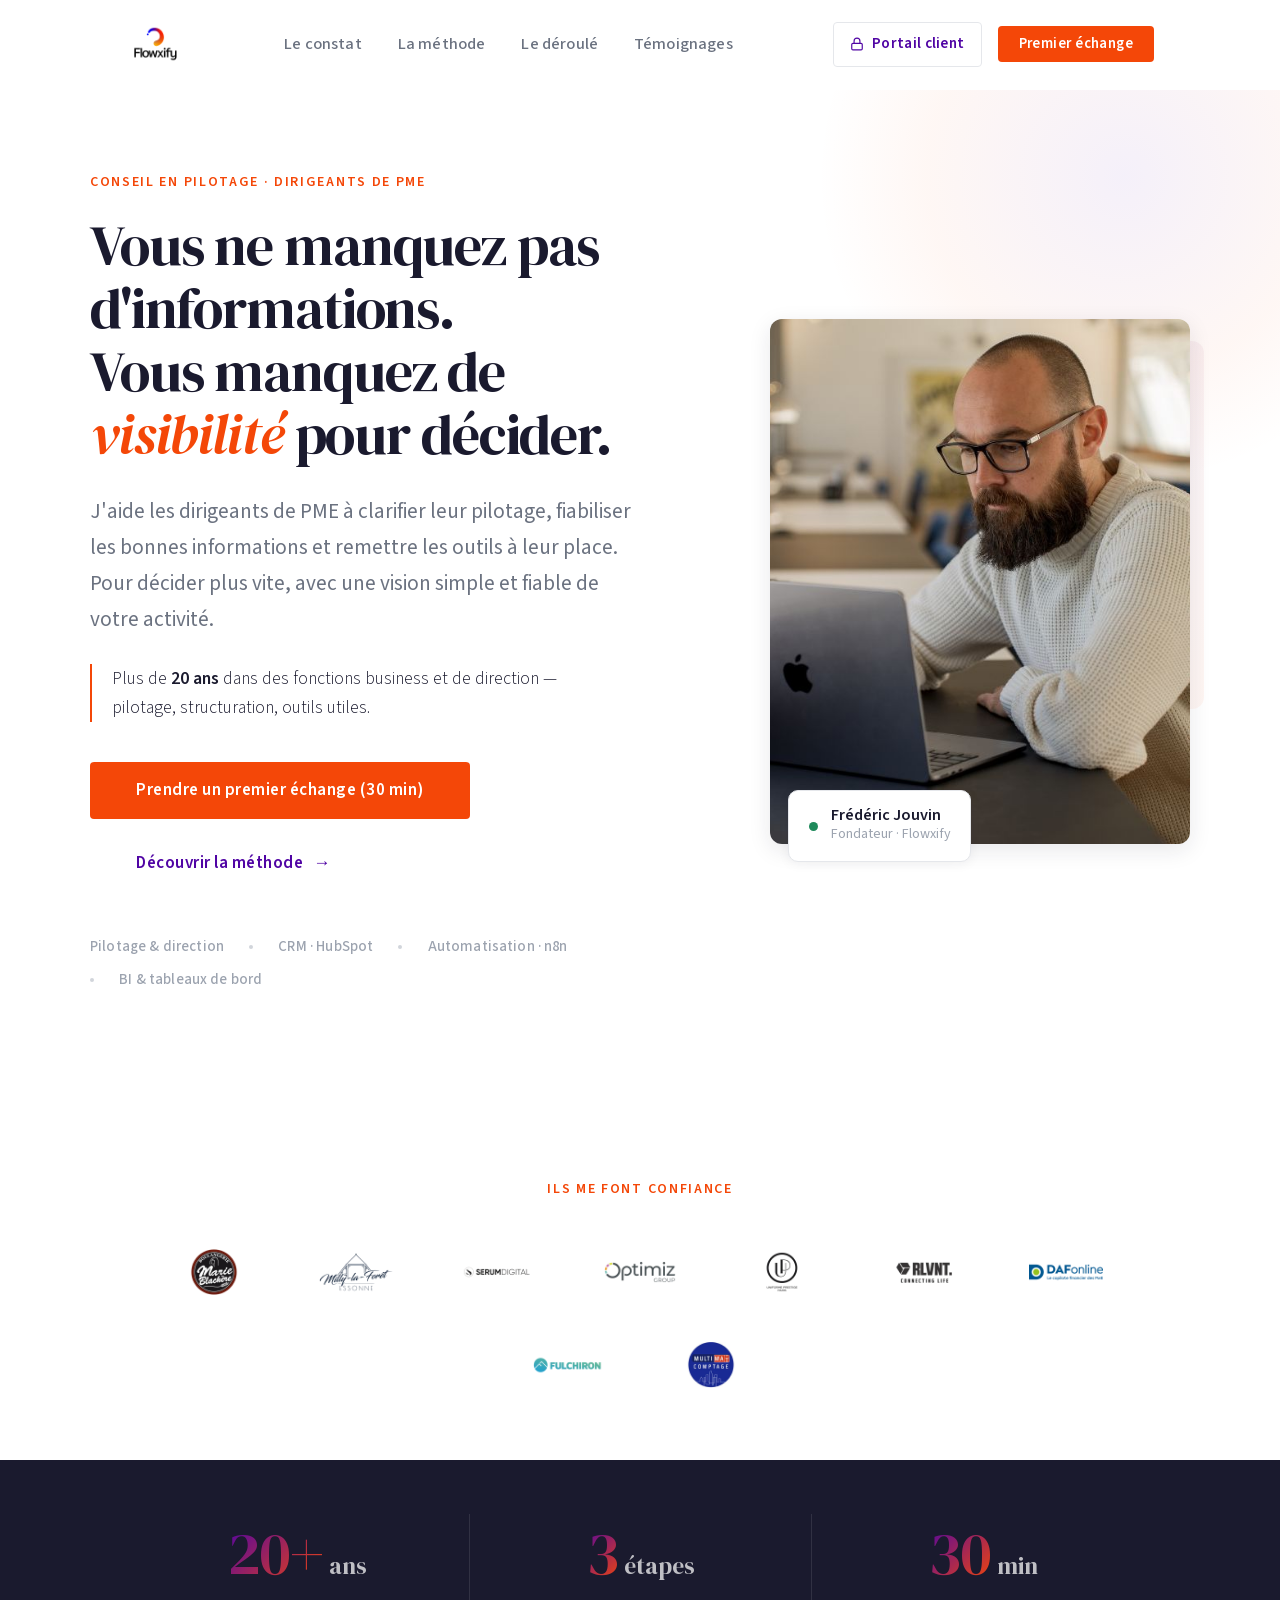
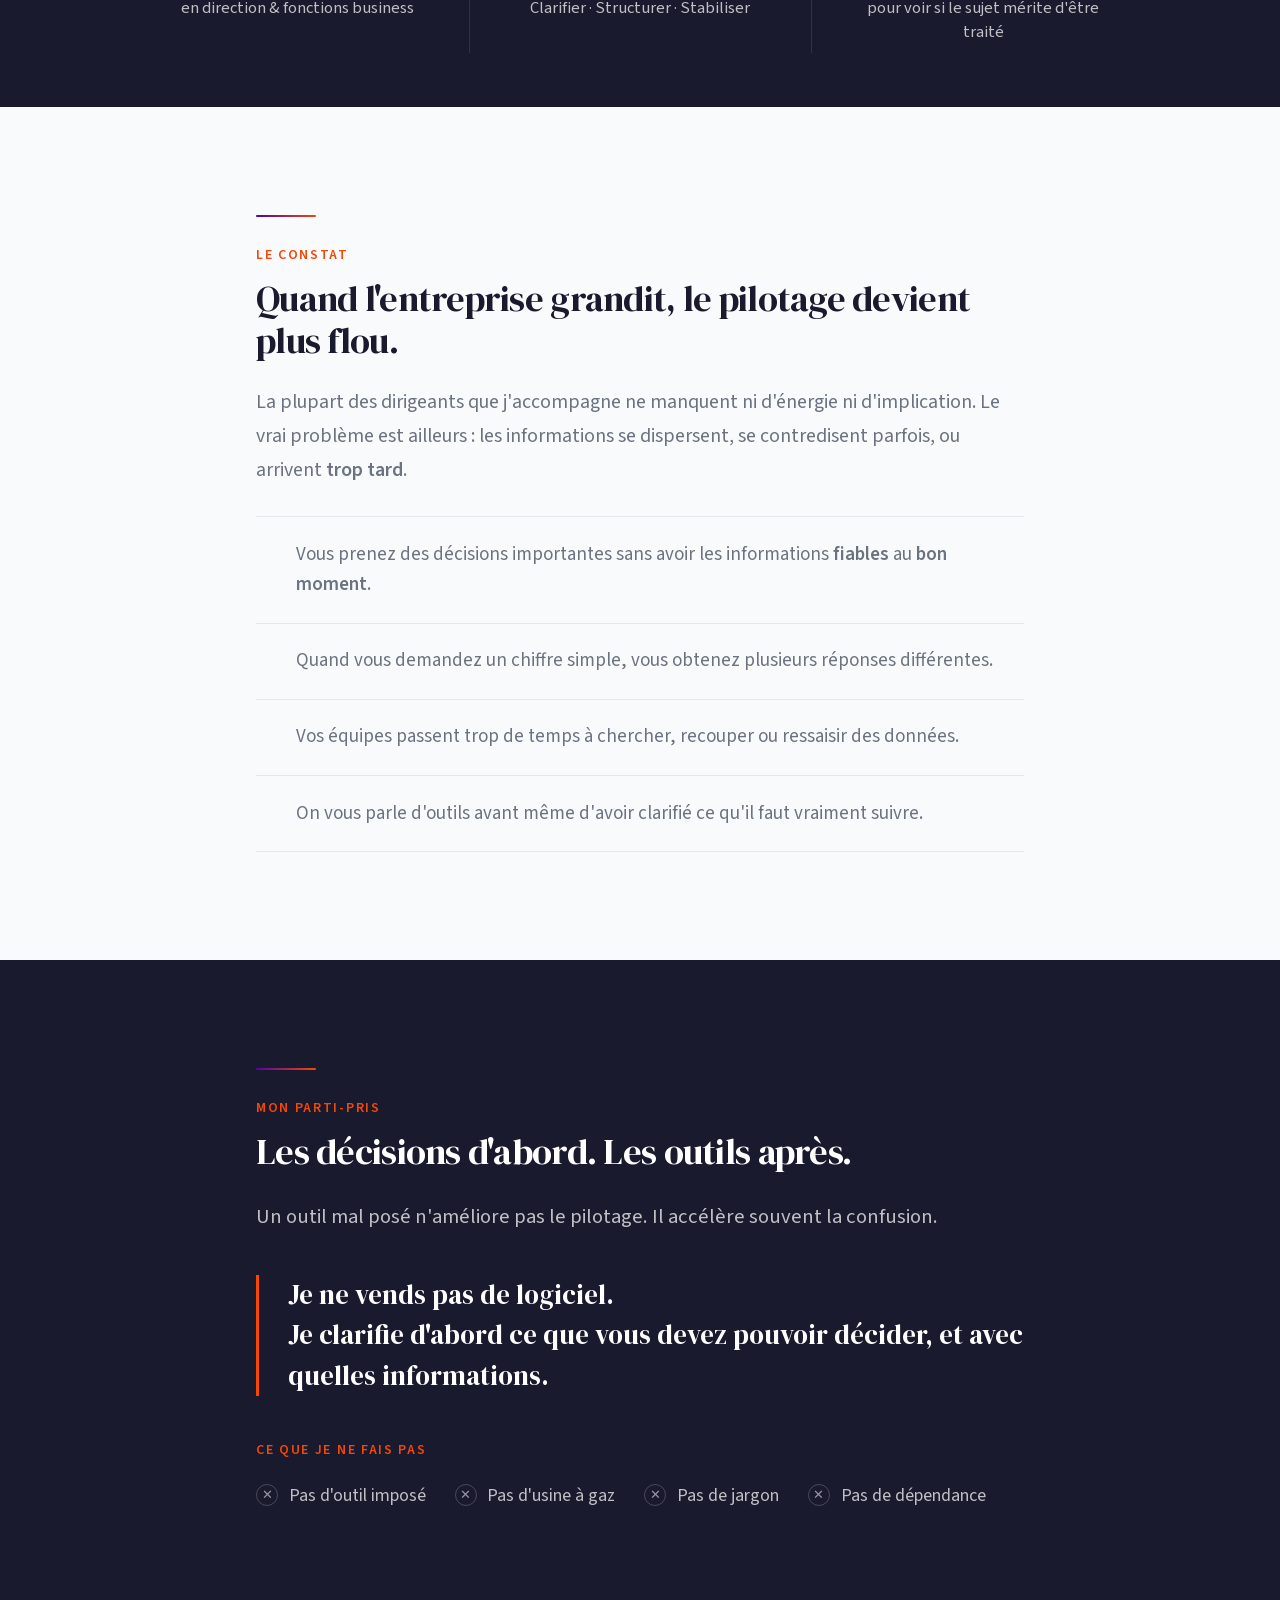
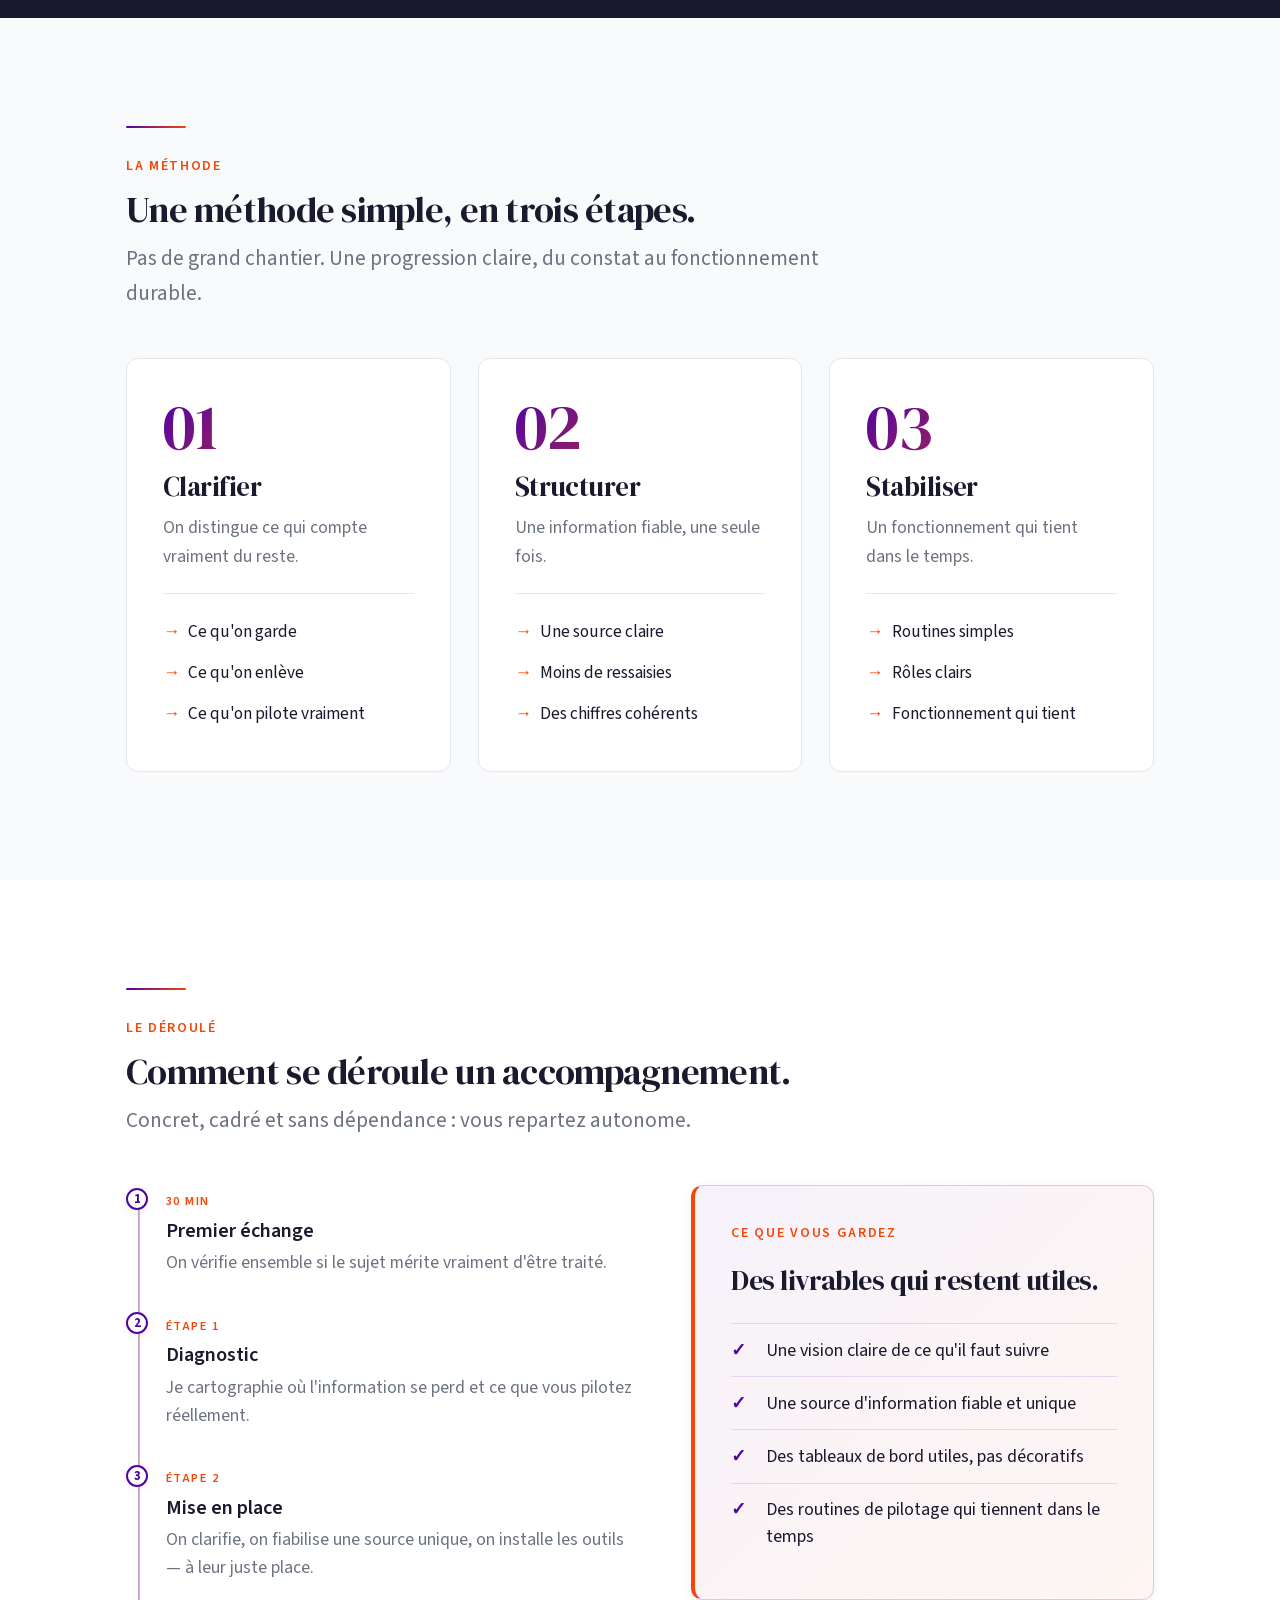
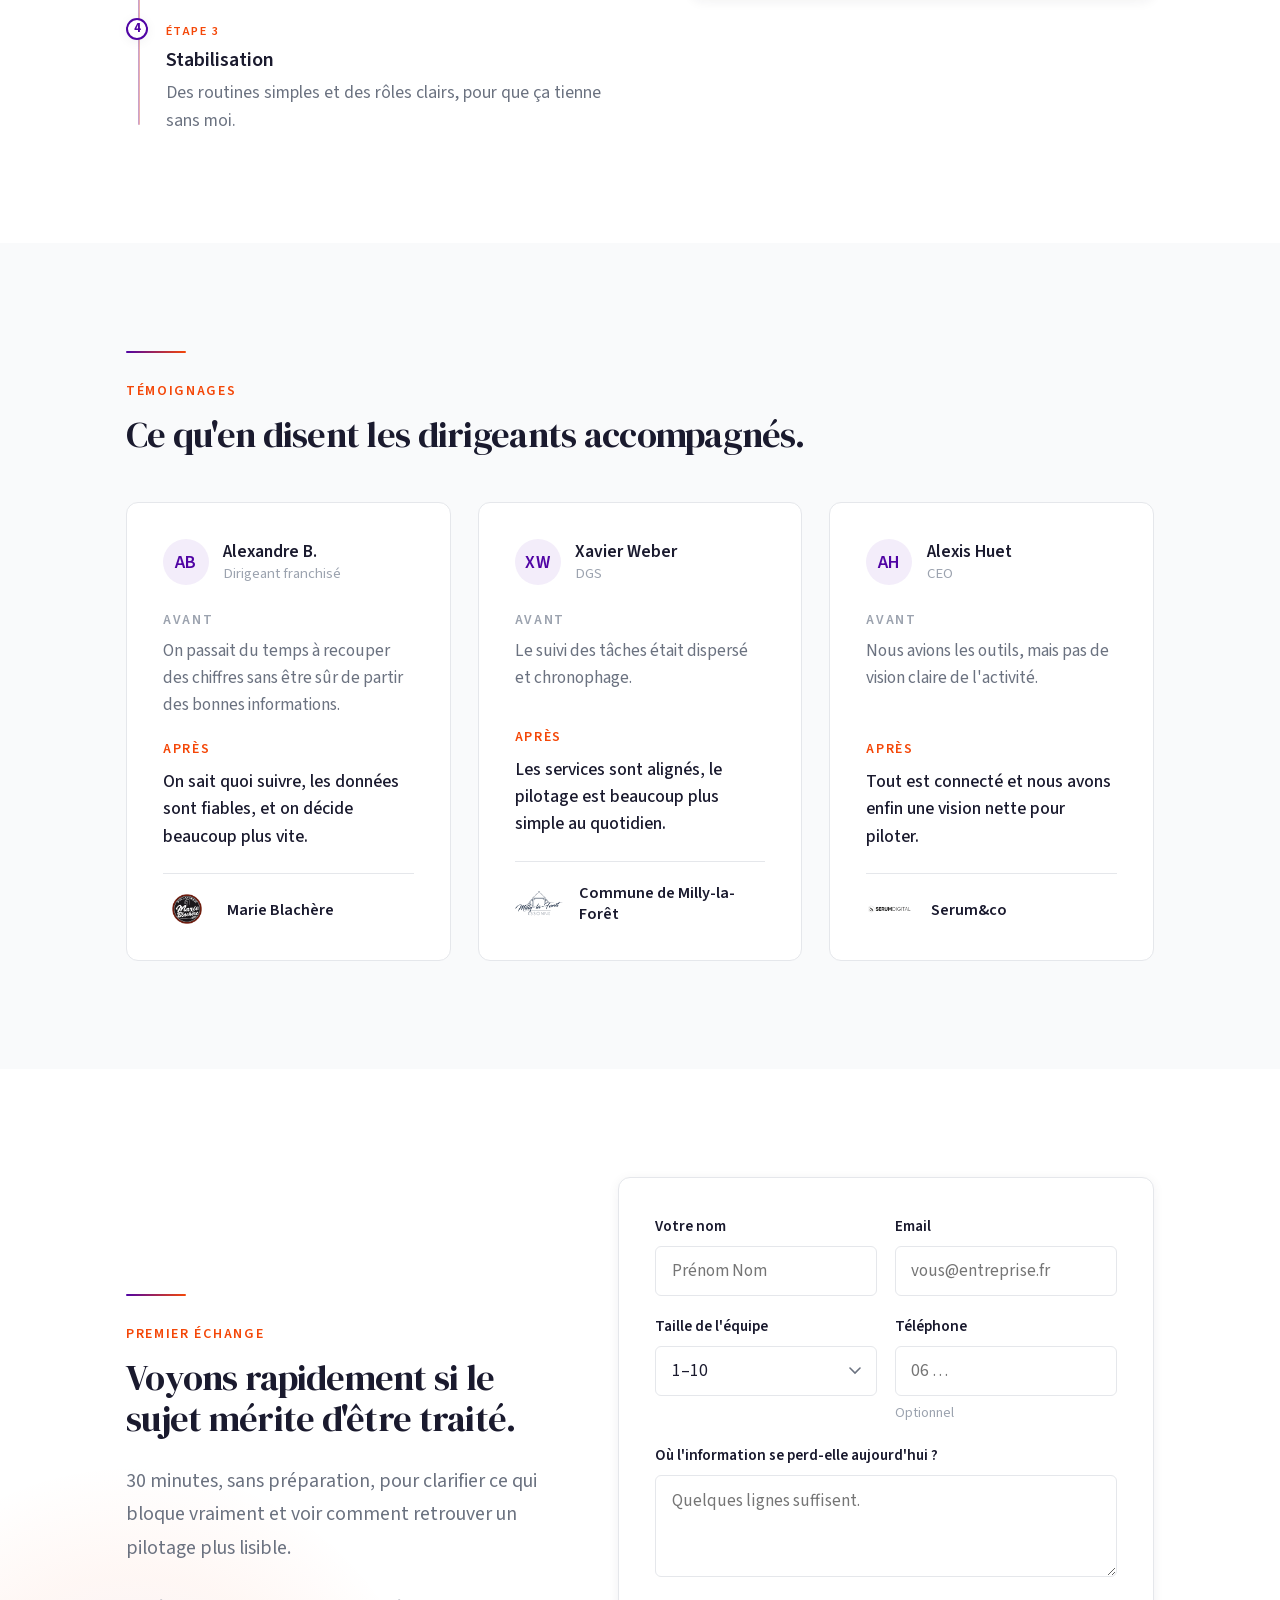
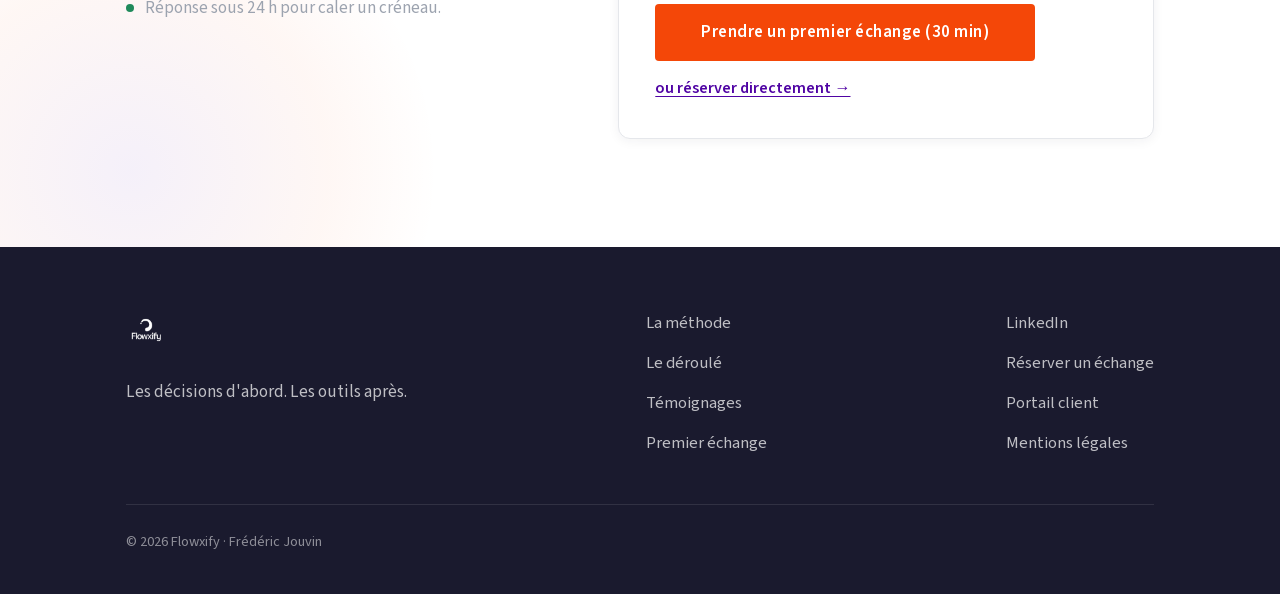
==== commit fae1f599: "Nav : logo 58px (48px au scroll), aligné sur le concept design Co-Authored-By: Claude Opus 4.8 (1M c" ====
--- a/index.html
+++ b/index.html
@@ -113,6 +113,7 @@
             line-height: 1.65;
             color: var(--text-body);
             background: var(--surface);
+            overflow-x: hidden;
             -webkit-font-smoothing: antialiased;
             text-rendering: optimizeLegibility;
         }
@@ -166,10 +167,16 @@
         .fx-form-grid { display: grid; grid-template-columns: 1fr 1fr; gap: 1rem; }
         .fx-nav-links { display: flex; gap: 2rem; align-items: center; }
 
+        /* Empêche les pistes de grille de déborder du conteneur (CTA nowrap, mots longs) */
+        .fx-hero-grid > *, .fx-mission > *, .fx-contact-grid > * { min-width: 0; }
+
         @media (max-width: 900px) {
             .fx-hero-grid { grid-template-columns: 1fr; gap: 2.5rem; }
             .fx-mission, .fx-contact-grid { grid-template-columns: 1fr; gap: 2rem; }
             .fx-nav-links { display: none; }
+            .fx-nav-right { display: none !important; }
+            /* photo hero : contrainte + centrée pour éviter un cadrage maladroit */
+            .fx-hero-visual { max-width: 360px; margin: 0 auto; padding-bottom: 1.5rem; }
         }
         @media (max-width: 760px) {
             .section { padding: 4rem 0; }
@@ -177,7 +184,10 @@
             .fx-stats { grid-template-columns: 1fr; }
             .fx-form-grid { grid-template-columns: 1fr; }
             .wrap, .wrap-narrow { padding: 0 1.4rem; }
-            .fx-portal { display: none !important; }
+            /* les gros CTA passent en pleine largeur et peuvent passer à la ligne — pas de débordement horizontal */
+            .fx-cta-row { width: 100%; }
+            .fx-cta-row > * { flex: 1 1 100%; }
+            .fx-cta-row a[href], .fx-cta-row button { width: 100%; justify-content: center; white-space: normal; }
         }
 
         /* ── Boutons ── */
@@ -211,8 +221,8 @@
             box-shadow: 0 1px 24px rgba(26,26,46,0.05);
         }
         .fx-nav .wrap { display: flex; justify-content: space-between; align-items: center; }
-        .fx-nav-logo { height: 64px; width: auto; transition: height var(--dur-fast) var(--ease-out); }
-        .fx-nav.scrolled .fx-nav-logo { height: 52px; }
+        .fx-nav-logo { height: 58px; width: auto; transition: height var(--dur-fast) var(--ease-out); }
+        .fx-nav.scrolled .fx-nav-logo { height: 48px; }
         .fx-nav-link {
             font-size: 0.92rem; font-weight: 500; color: var(--text-body);
             text-decoration: none; letter-spacing: 0.01em; position: relative;
@@ -233,6 +243,47 @@
             transition: all var(--dur-fast) var(--ease-out);
         }
         .fx-portal:hover { border-color: var(--accent); background: var(--fx-violet-tint); color: var(--accent-hover); }
+
+        /* ── Nav mobile (hamburger + panneau déroulant) ── */
+        .fx-nav.open { background: rgba(255,255,255,0.92); border-bottom-color: transparent; }
+        .fx-nav-toggle {
+            display: none; width: 44px; height: 44px; align-items: center; justify-content: center;
+            background: none; border: 1px solid var(--border-subtle); border-radius: var(--radius-xs);
+            cursor: pointer; color: var(--text-strong); padding: 0;
+        }
+        .fx-nav-toggle:focus-visible { outline: 2px solid var(--accent-warm); outline-offset: 3px; }
+        .fx-burger { position: relative; width: 20px; height: 14px; }
+        .fx-burger span {
+            position: absolute; left: 0; width: 100%; height: 2px; border-radius: 2px;
+            background: currentColor; transition: transform var(--dur-fast) var(--ease-out), opacity var(--dur-fast) var(--ease-out);
+        }
+        .fx-burger span:nth-child(1) { top: 0; }
+        .fx-burger span:nth-child(2) { top: 6px; }
+        .fx-burger span:nth-child(3) { top: 12px; }
+        .fx-nav-toggle[aria-expanded="true"] .fx-burger span:nth-child(1) { transform: translateY(6px) rotate(45deg); }
+        .fx-nav-toggle[aria-expanded="true"] .fx-burger span:nth-child(2) { opacity: 0; }
+        .fx-nav-toggle[aria-expanded="true"] .fx-burger span:nth-child(3) { transform: translateY(-6px) rotate(-45deg); }
+
+        .fx-mobile-menu {
+            overflow: hidden; max-height: 0; opacity: 0;
+            transition: max-height 0.32s var(--ease-out), opacity 0.24s var(--ease-out);
+            background: rgba(255,255,255,0.97); backdrop-filter: blur(16px); -webkit-backdrop-filter: blur(16px);
+            border-bottom: 1px solid transparent;
+        }
+        .fx-mobile-menu.open { max-height: 460px; opacity: 1; border-bottom-color: rgba(229,231,235,0.8); }
+        .fx-mobile-inner { padding: 0.6rem 1.4rem 1.6rem; display: flex; flex-direction: column; gap: 0.2rem; }
+        .fx-mobile-link {
+            font-size: 1.05rem; font-weight: 500; color: var(--text-strong); text-decoration: none;
+            padding: 0.85rem 0.2rem; border-bottom: 1px solid var(--border-subtle);
+        }
+        .fx-mobile-link:active { color: var(--accent); }
+
+        @media (max-width: 900px) {
+            .fx-nav-toggle { display: inline-flex; }
+        }
+        @media (min-width: 901px) {
+            .fx-mobile-menu { display: none; }
+        }
 
         /* ── Hero ── */
         .fx-orb {
@@ -452,6 +503,26 @@
                 Portail client
             </a>
             <a href="#contact" class="btn btn-primary btn-sm">Premier échange</a>
+        </div>
+        <button type="button" class="fx-nav-toggle" id="nav-toggle" aria-label="Ouvrir le menu" aria-expanded="false" aria-controls="mobile-menu">
+            <span class="fx-burger"><span></span><span></span><span></span></span>
+        </button>
+    </div>
+    <div class="fx-mobile-menu" id="mobile-menu">
+        <div class="fx-mobile-inner">
+            <a href="#constat" class="fx-mobile-link">Le constat</a>
+            <a href="#methode" class="fx-mobile-link">La méthode</a>
+            <a href="#deroule" class="fx-mobile-link">Le déroulé</a>
+            <a href="#temoignages" class="fx-mobile-link">Témoignages</a>
+            <a href="https://rapports.flowxify.com" target="_blank" rel="noopener" class="fx-mobile-link" style="display:inline-flex;align-items:center;gap:0.55rem;color:var(--accent);font-weight:600;">
+                <svg width="14" height="14" viewBox="0 0 24 24" fill="none" stroke="currentColor" stroke-width="2" stroke-linecap="round" stroke-linejoin="round" aria-hidden="true">
+                    <rect x="3" y="11" width="18" height="11" rx="2"/><path d="M7 11V7a5 5 0 0 1 10 0v4"/>
+                </svg>
+                Portail client
+            </a>
+            <div style="margin-top:1.1rem;">
+                <a href="#contact" class="btn btn-primary btn-lg" style="width:100%;justify-content:center;white-space:normal;">Prendre un premier échange (30 min)</a>
+            </div>
         </div>
     </div>
 </nav>
@@ -470,7 +541,7 @@
                 <p class="fx-hero-exp">
                     Plus de <strong>20 ans</strong> dans des fonctions business et de direction — pilotage, structuration, outils utiles.
                 </p>
-                <div class="fx-hero-ctas">
+                <div class="fx-hero-ctas fx-cta-row">
                     <a href="#contact" class="btn btn-primary btn-lg">Prendre un premier échange (30 min)</a>
                     <a href="#methode" class="btn btn-ghost btn-lg">Découvrir la méthode <span aria-hidden="true">→</span></a>
                 </div>
@@ -824,7 +895,7 @@
                         <label for="f-site">Site web</label>
                         <input id="f-site" name="site_web" type="text" tabindex="-1" autocomplete="off">
                     </div>
-                    <div style="margin-top:1.5rem;display:flex;flex-wrap:wrap;gap:0.8rem;align-items:center;">
+                    <div class="fx-cta-row" style="margin-top:1.5rem;display:flex;flex-wrap:wrap;gap:0.8rem;align-items:center;">
                         <button type="submit" class="btn btn-primary btn-lg" id="form-submit">Prendre un premier échange (30 min)</button>
                         <a href="https://calendly.com/fjouvin/30min" target="_blank" rel="noopener" style="font-size:0.9rem;font-weight:600;">ou réserver directement →</a>
                     </div>
@@ -908,6 +979,19 @@
         window.addEventListener('scroll', onScroll, { passive: true });
         onScroll();
 
+        /* Menu mobile (hamburger) */
+        const toggle = document.getElementById('nav-toggle');
+        const mobileMenu = document.getElementById('mobile-menu');
+        const setMenu = (open) => {
+            toggle.setAttribute('aria-expanded', String(open));
+            toggle.setAttribute('aria-label', open ? 'Fermer le menu' : 'Ouvrir le menu');
+            mobileMenu.classList.toggle('open', open);
+            nav.classList.toggle('open', open);
+        };
+        toggle.addEventListener('click', () => setMenu(toggle.getAttribute('aria-expanded') !== 'true'));
+        mobileMenu.querySelectorAll('a').forEach(a => a.addEventListener('click', () => setMenu(false)));
+        window.addEventListener('resize', () => { if (window.innerWidth > 900) setMenu(false); });
+
         /* Formulaire contact → n8n */
         const WEBHOOK_URL = 'https://n8n.srv904495.hstgr.cloud/webhook/flowxify-contact';
         const form = document.getElementById('contact-form');
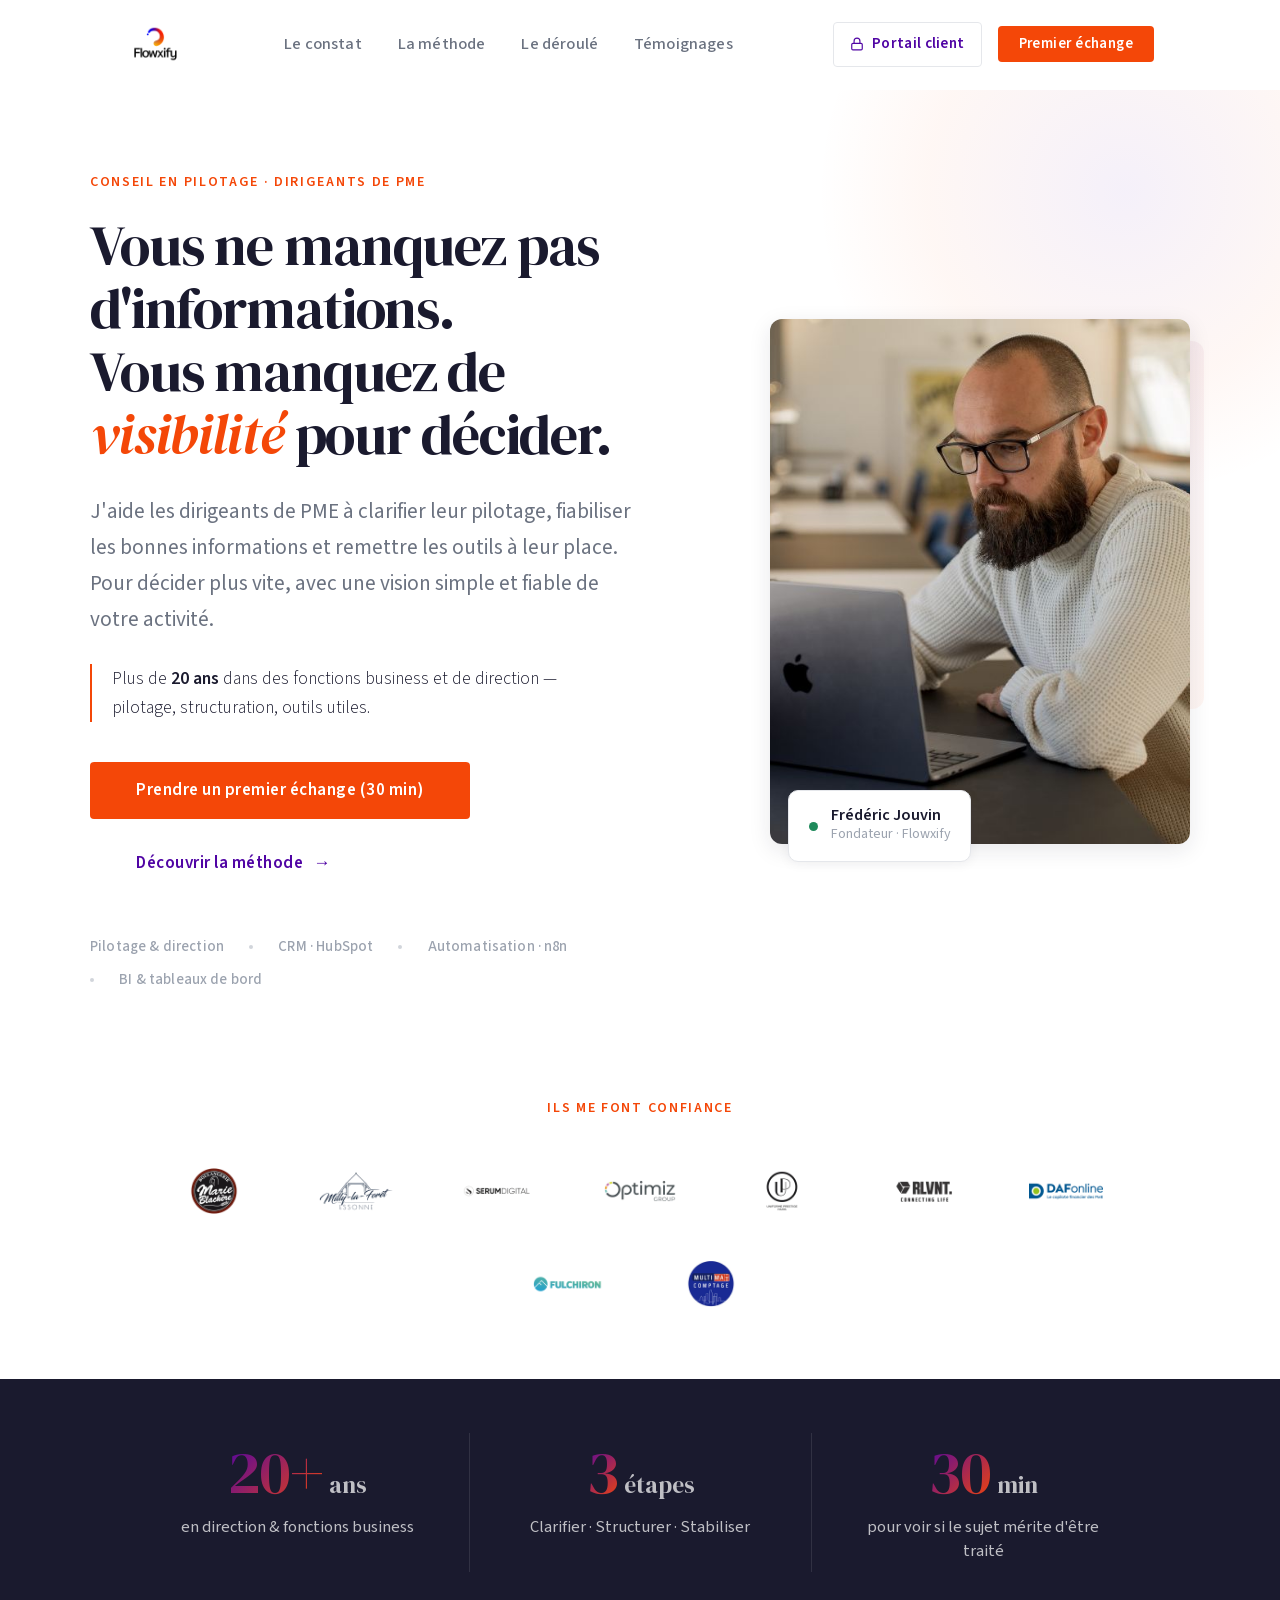
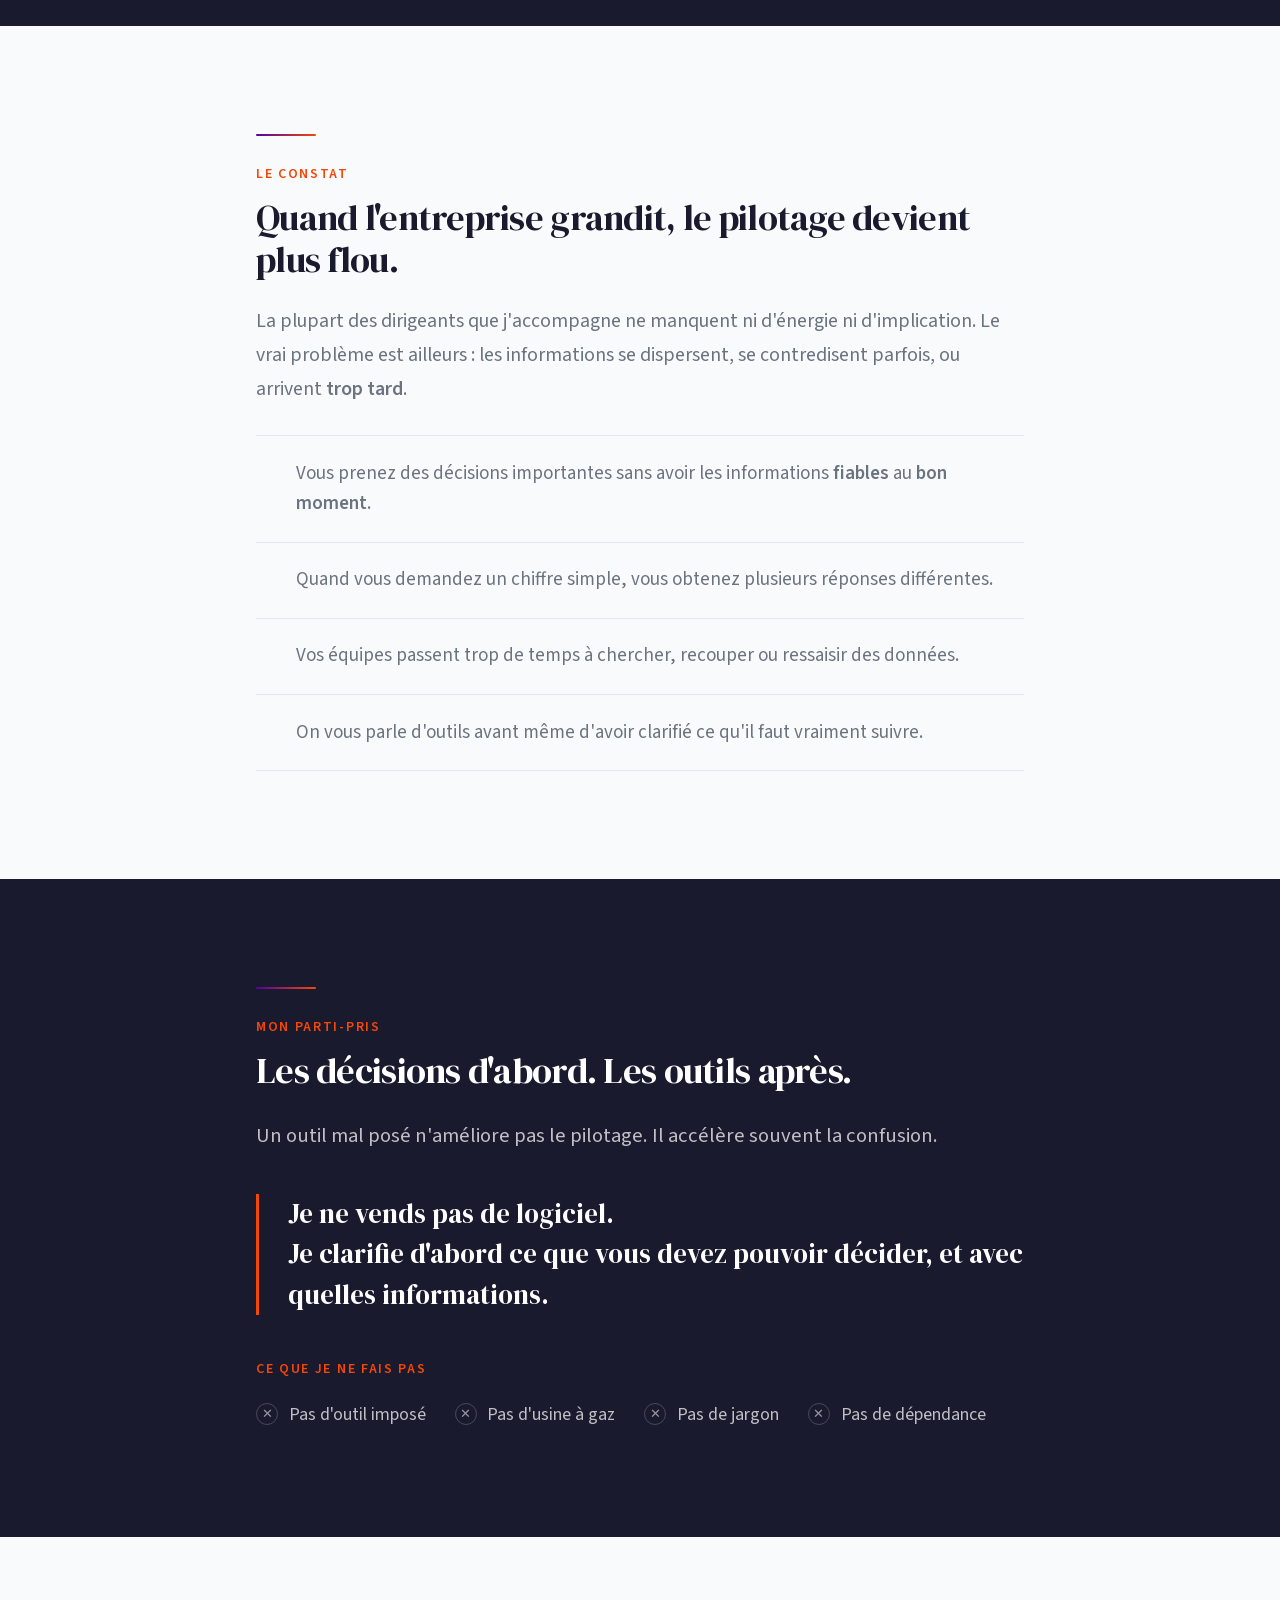
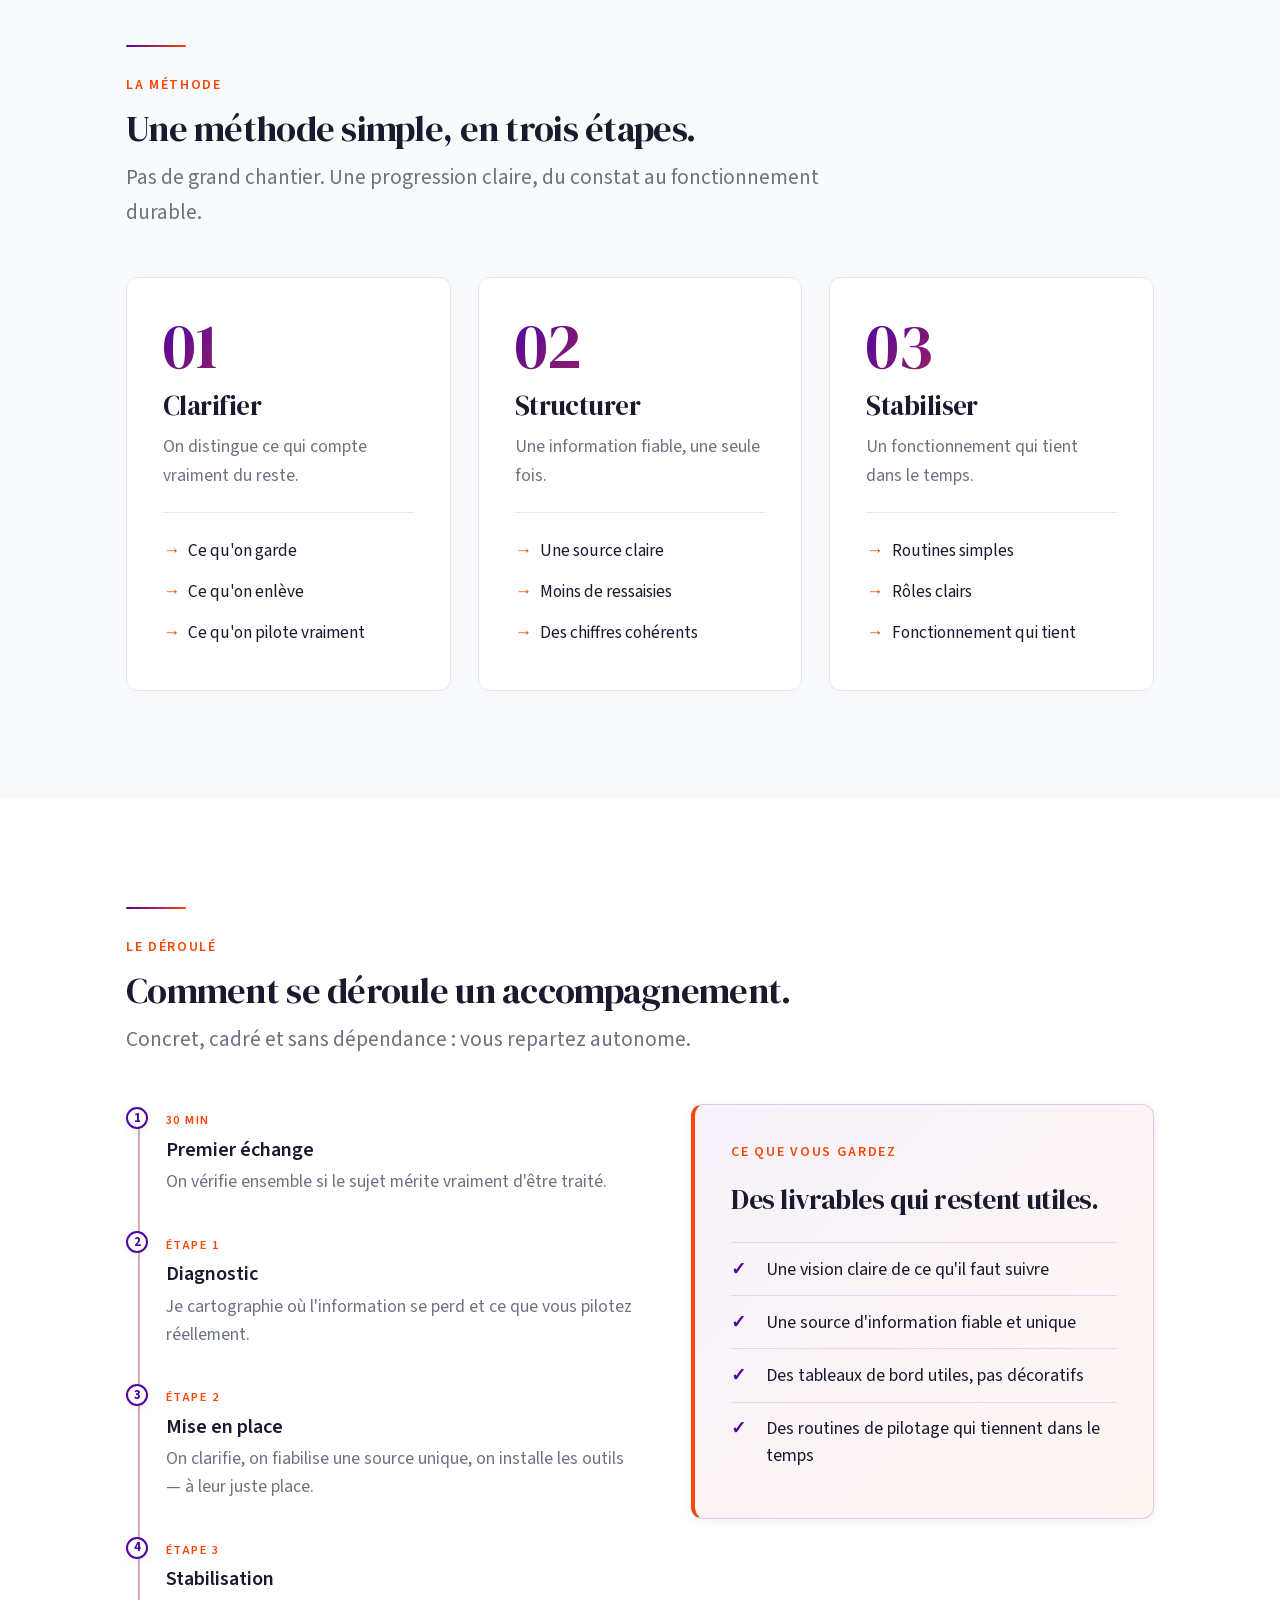
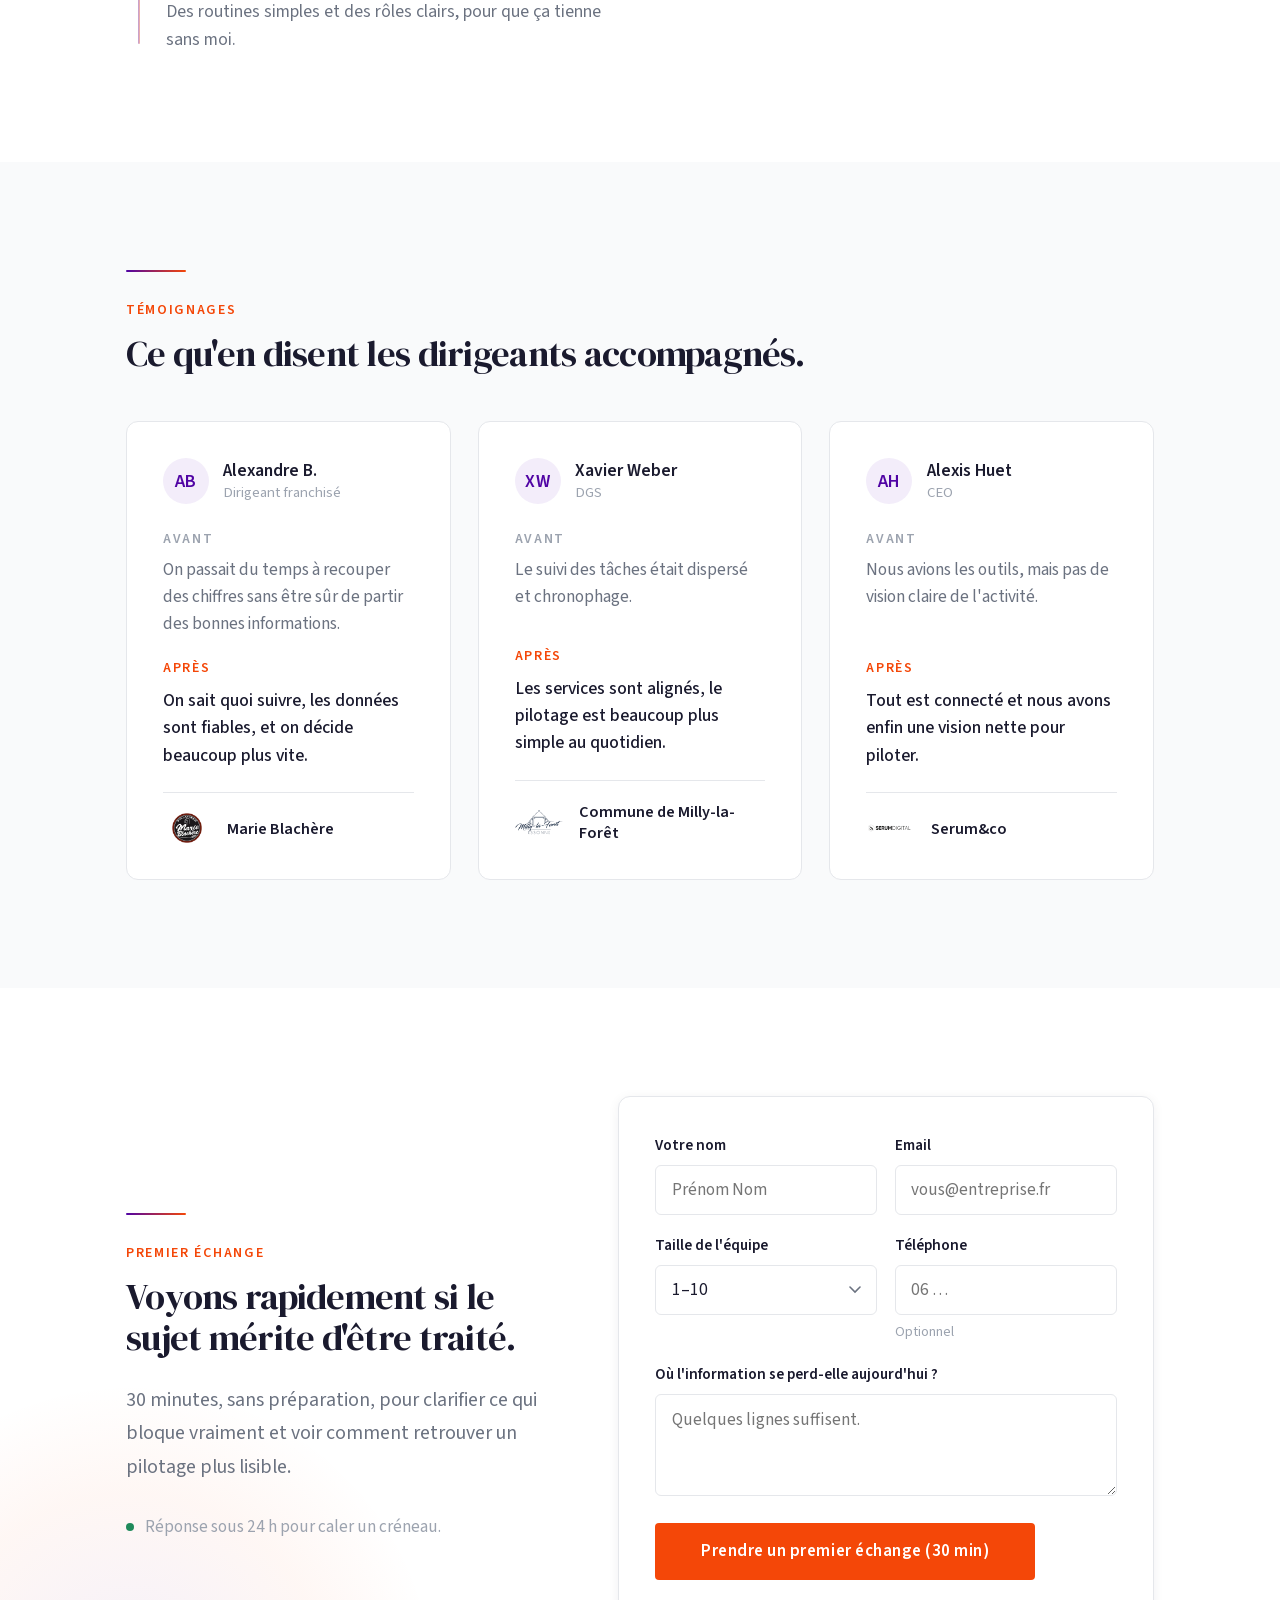
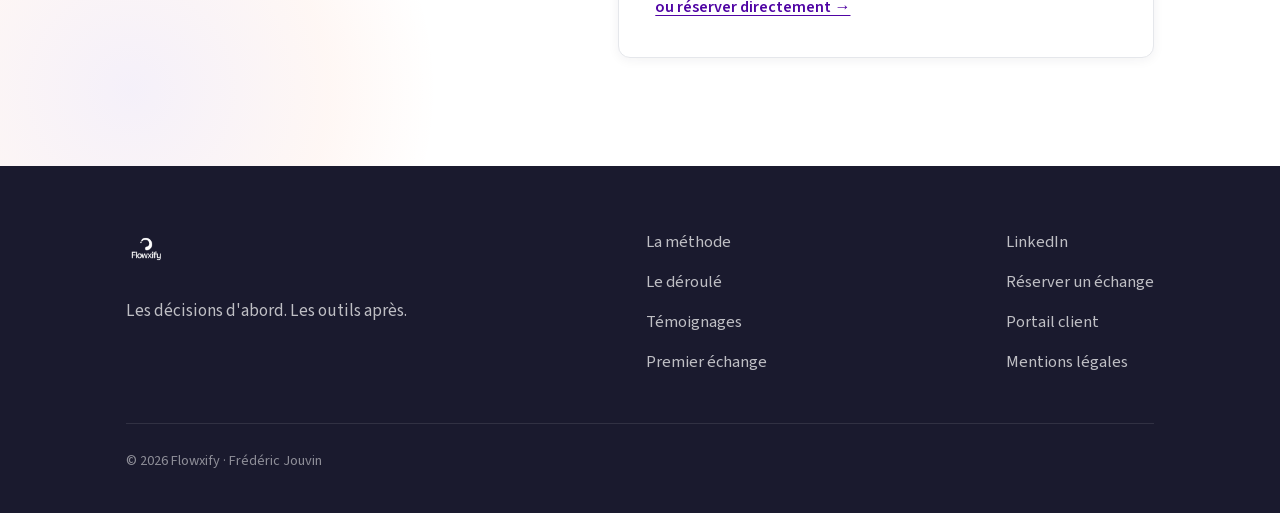
==== commit 91e43216: "Hero : réduit l'espace vide entre le hero et le bandeau logos (10rem → 5.5rem) Co-Authored-By: Claud" ====
--- a/index.html
+++ b/index.html
@@ -530,7 +530,7 @@
 <!-- ════════════════ HERO ════════════════ -->
 <section id="top" style="position:relative;overflow:hidden;">
     <div class="fx-orb"></div>
-    <div class="wrap section" style="position:relative;z-index:1;padding-top:4.5rem;">
+    <div class="wrap section" style="position:relative;z-index:1;padding-top:4.5rem;padding-bottom:2.5rem;">
         <div class="fx-hero-grid">
             <div>
                 <div class="fx-eyebrow" style="margin-bottom:1.1rem;">Conseil en pilotage · Dirigeants de PME</div>
@@ -570,7 +570,7 @@
 </section>
 
 <!-- ════════════════ LOGOS CLIENTS ════════════════ -->
-<section class="section-sm" style="background:var(--surface);">
+<section class="section-sm" style="background:var(--surface);padding:3rem 0 4rem;">
     <div class="wrap">
         <div class="reveal" style="text-align:center;margin-bottom:2.6rem;">
             <span class="fx-eyebrow">Ils me font confiance</span>
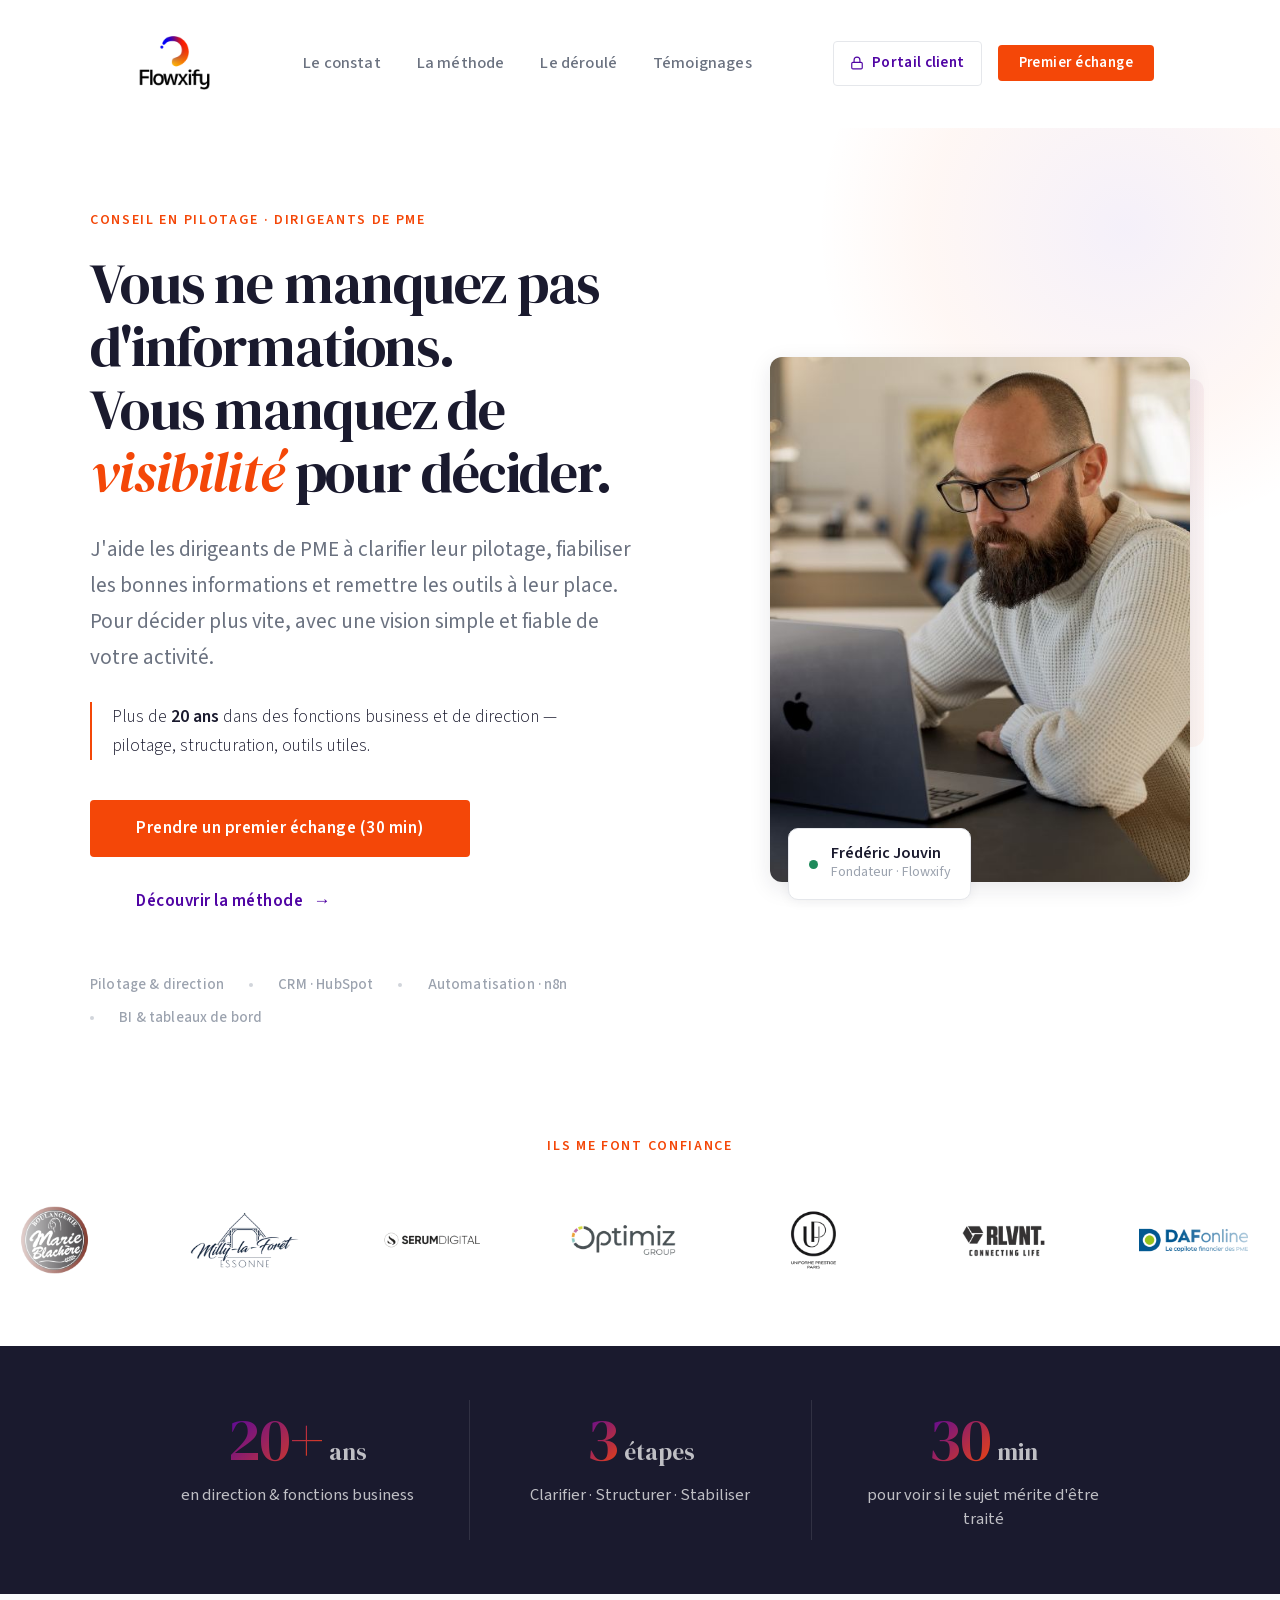
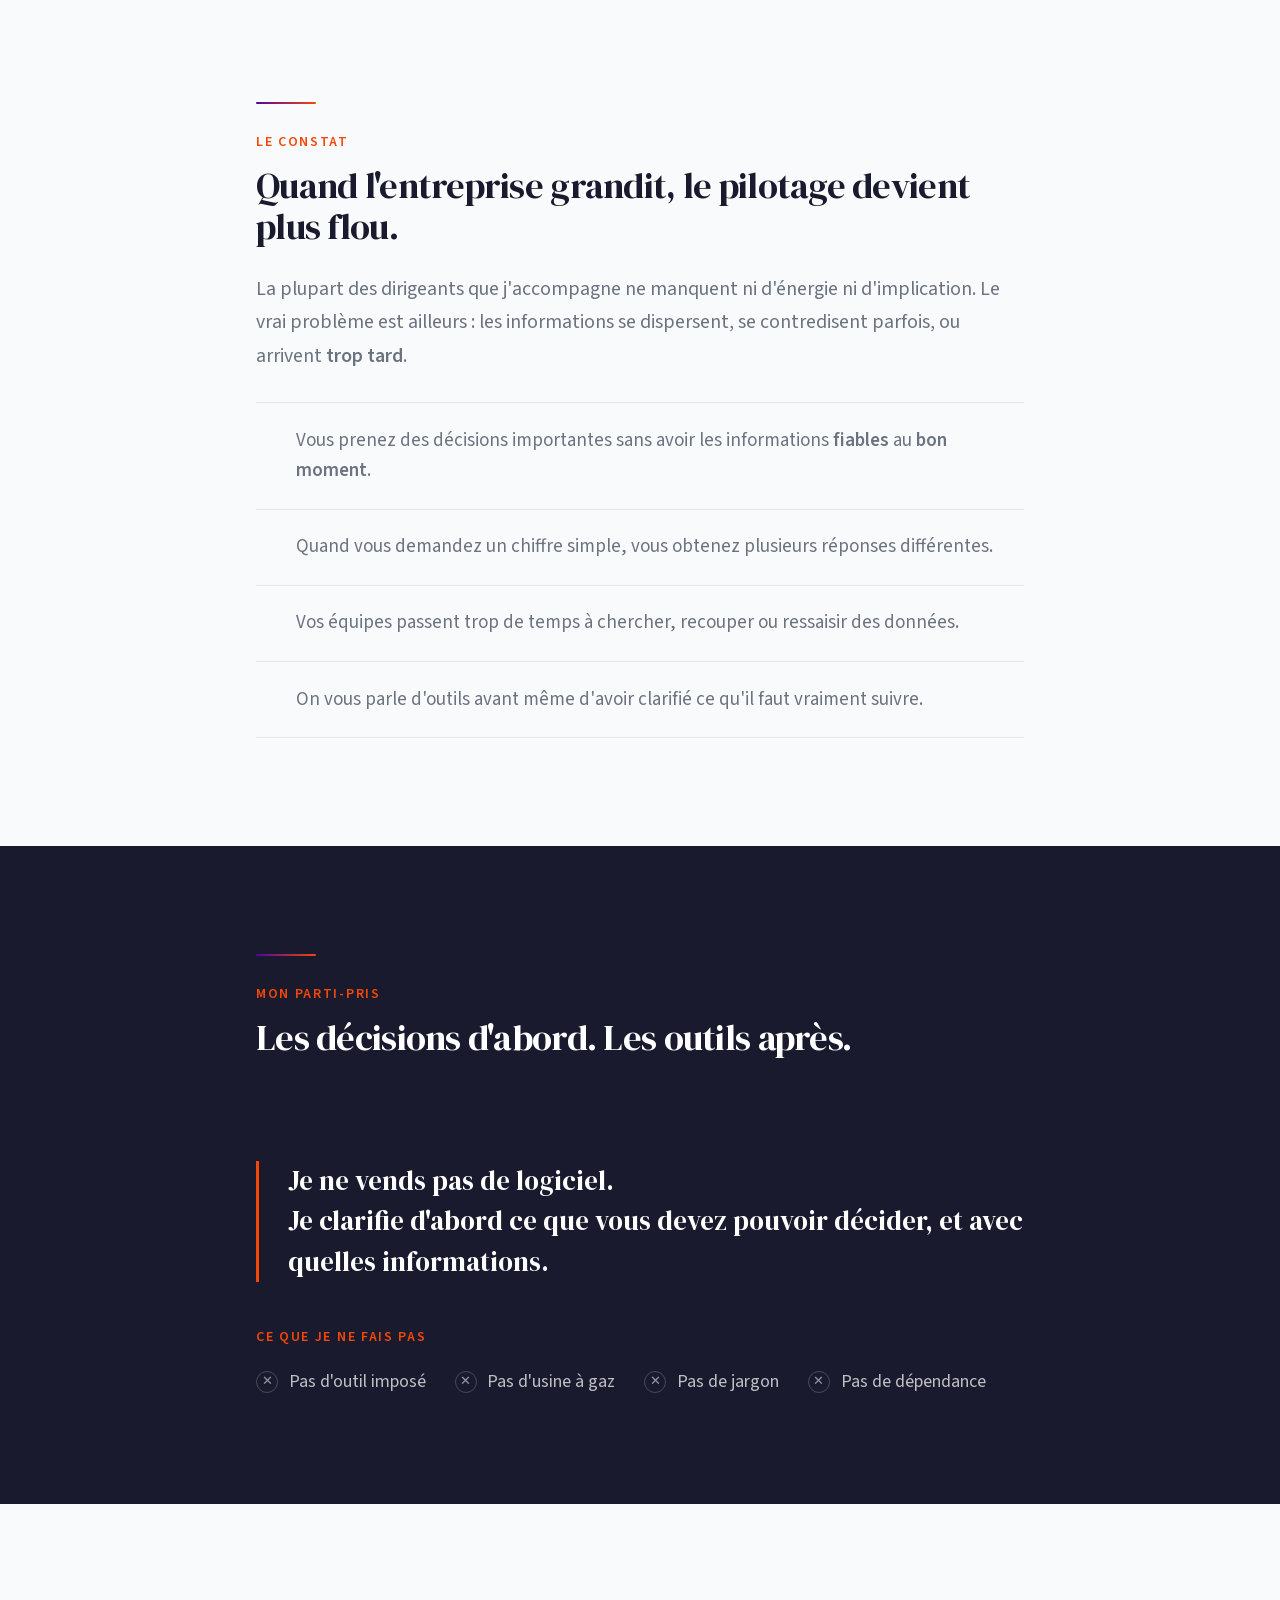
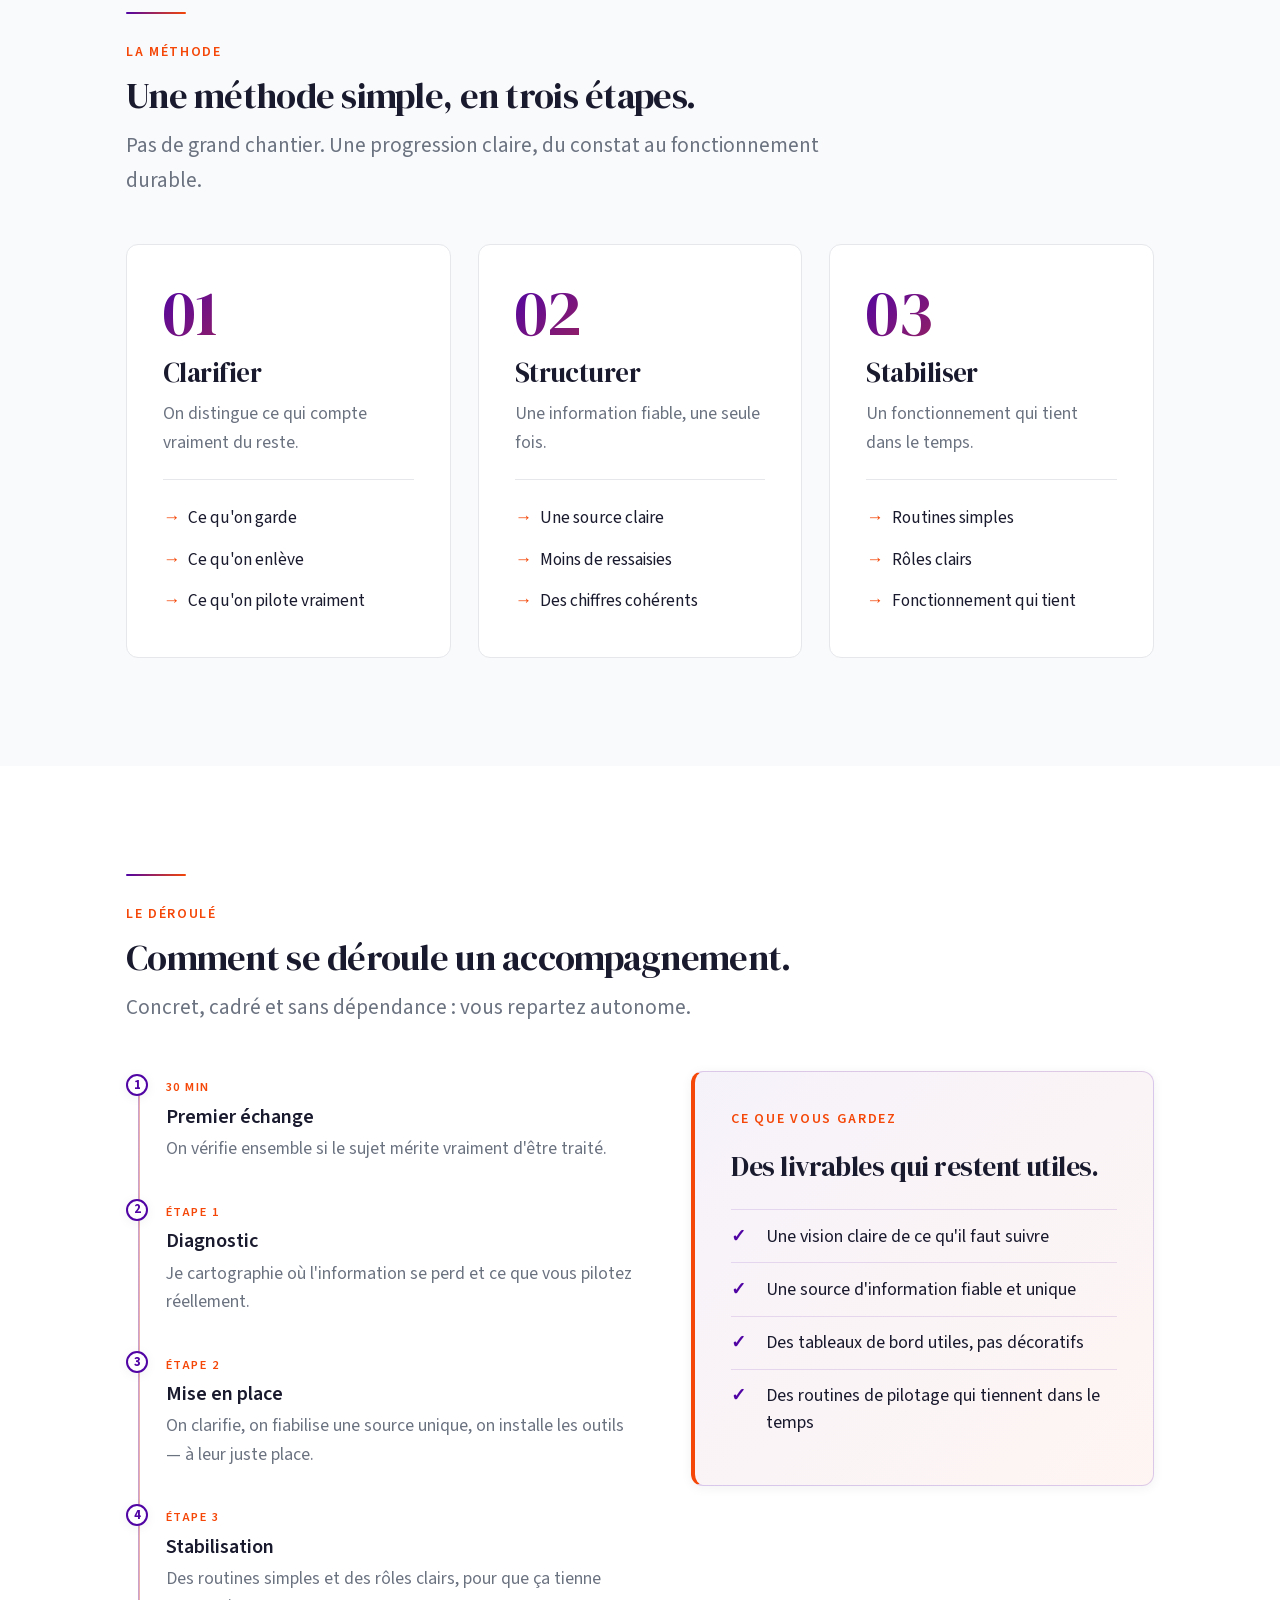
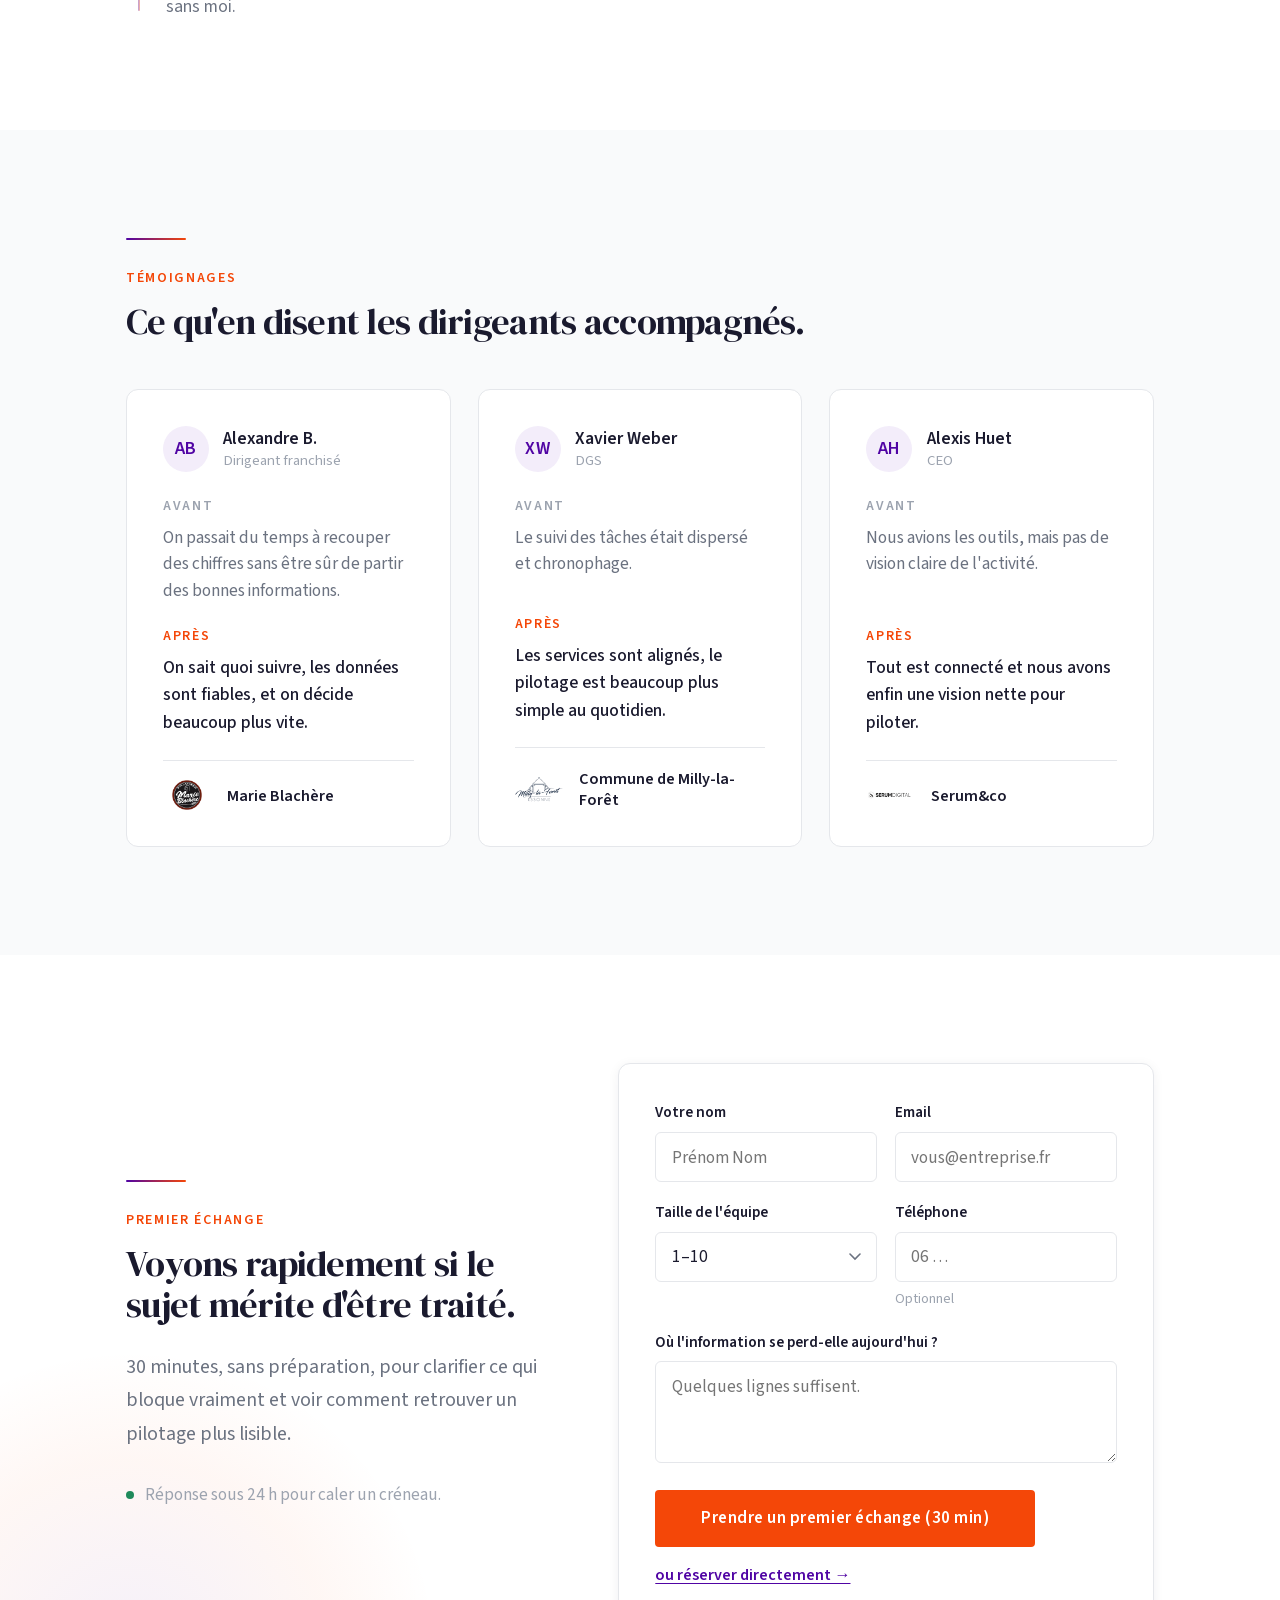
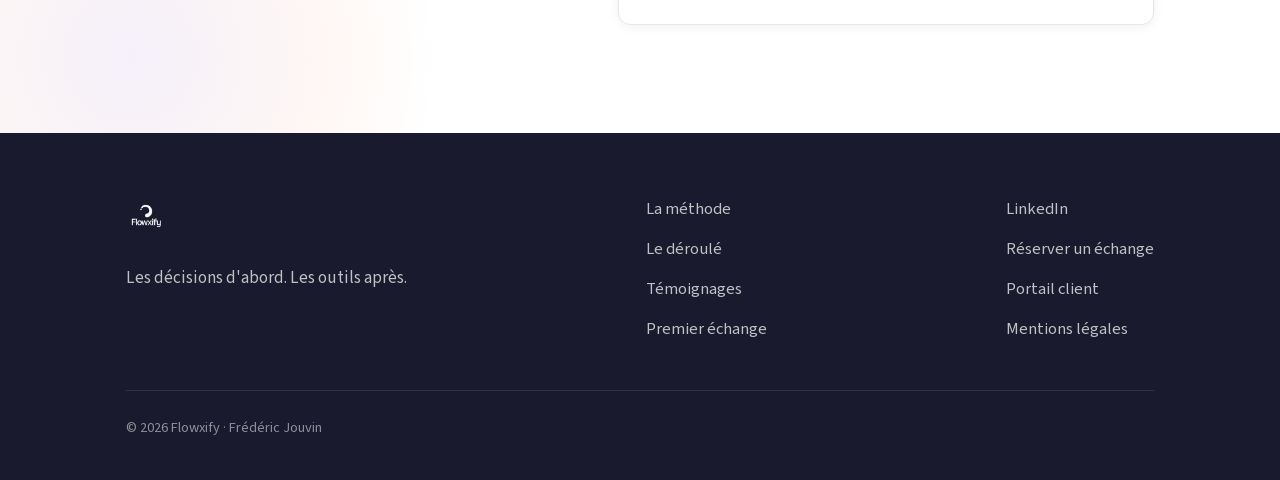
==== commit bc846f64: "Logos clients : bandeau défilant en boucle + logo nav agrandi - Bandeau logos : une seule ligne, déf" ====
--- a/index.html
+++ b/index.html
@@ -221,8 +221,8 @@
             box-shadow: 0 1px 24px rgba(26,26,46,0.05);
         }
         .fx-nav .wrap { display: flex; justify-content: space-between; align-items: center; }
-        .fx-nav-logo { height: 58px; width: auto; transition: height var(--dur-fast) var(--ease-out); }
-        .fx-nav.scrolled .fx-nav-logo { height: 48px; }
+        .fx-nav-logo { height: 96px; width: auto; transition: height var(--dur-fast) var(--ease-out); }
+        .fx-nav.scrolled .fx-nav-logo { height: 64px; }
         .fx-nav-link {
             font-size: 0.92rem; font-weight: 500; color: var(--text-body);
             text-decoration: none; letter-spacing: 0.01em; position: relative;
@@ -280,6 +280,8 @@
 
         @media (max-width: 900px) {
             .fx-nav-toggle { display: inline-flex; }
+            .fx-nav-logo { height: 72px; }
+            .fx-nav.scrolled .fx-nav-logo { height: 56px; }
         }
         @media (min-width: 901px) {
             .fx-mobile-menu { display: none; }
@@ -324,13 +326,28 @@
         }
         .fx-dot-success { width: 9px; height: 9px; border-radius: 50%; background: var(--success); flex-shrink: 0; }
 
-        /* ── Logos clients ── */
-        .fx-logo-wall { display: flex; flex-wrap: wrap; align-items: center; justify-content: center; gap: 2.6rem 3.8rem; }
-        .fx-logo-img { height: 46px; width: auto; max-width: 172px; object-fit: contain; display: block; }
+        /* ── Logos clients (bandeau défilant en boucle) ── */
+        .fx-marquee {
+            overflow: hidden;
+            -webkit-mask-image: linear-gradient(to right, transparent, #000 8%, #000 92%, transparent);
+            mask-image: linear-gradient(to right, transparent, #000 8%, #000 92%, transparent);
+        }
+        .fx-marquee-track { display: flex; width: max-content; animation: fx-marquee 45s linear infinite; }
+        .fx-marquee:hover .fx-marquee-track { animation-play-state: paused; }
+        .fx-marquee-group { display: flex; align-items: center; gap: 4.5rem; padding-right: 4.5rem; }
+        @keyframes fx-marquee {
+            from { transform: translateX(-33.3333%); }
+            to   { transform: translateX(0); }
+        }
+        .fx-logo-img { height: 68px; width: auto; max-width: 240px; object-fit: contain; display: block; }
         .fx-tlogo-img { height: 30px; width: auto; max-width: 124px; object-fit: contain; display: block; }
         @media (max-width: 560px) {
-            .fx-logo-wall { gap: 2rem 2.6rem; }
-            .fx-logo-img { height: 38px; max-width: 132px; }
+            .fx-logo-img { height: 50px; max-width: 180px; }
+            .fx-marquee-group { gap: 2.8rem; padding-right: 2.8rem; }
+        }
+        @media (prefers-reduced-motion: reduce) {
+            .fx-marquee-track { animation: none; }
+            .fx-marquee { overflow-x: auto; -webkit-mask-image: none; mask-image: none; }
         }
 
         /* ── Stats (bandeau sombre) ── */
@@ -575,17 +592,44 @@
         <div class="reveal" style="text-align:center;margin-bottom:2.6rem;">
             <span class="fx-eyebrow">Ils me font confiance</span>
         </div>
-        <div class="reveal fx-logo-wall">
-            <img class="fx-logo-img" src="clientlogos/marie-blachere.webp" alt="Marie Blachère" loading="lazy">
-            <img class="fx-logo-img" src="clientlogos/milly-la-foret.webp" alt="Commune de Milly-la-Forêt" loading="lazy">
-            <img class="fx-logo-img" src="clientlogos/serum-digital.webp" alt="Serum Digital" loading="lazy">
-            <img class="fx-logo-img" src="clientlogos/optimiz.webp" alt="Optimiz Group" loading="lazy">
-            <img class="fx-logo-img" src="clientlogos/uniforme-prestige.webp" alt="Uniforme Prestige" loading="lazy">
-            <img class="fx-logo-img" src="clientlogos/rlvnt.webp" alt="RLVNT" loading="lazy">
-            <img class="fx-logo-img" src="clientlogos/dafonline.webp" alt="Dafonline" loading="lazy">
-            <img class="fx-logo-img" src="clientlogos/fulchiron.webp" alt="Fulchiron" loading="lazy">
-            <img class="fx-logo-img" src="clientlogos/multimat.webp" alt="Multimat" loading="lazy">
-        </div>
+    </div>
+    <div class="reveal fx-marquee">
+            <div class="fx-marquee-track">
+                <div class="fx-marquee-group">
+                    <img class="fx-logo-img" src="clientlogos/marie-blachere.webp" alt="Marie Blachère">
+                    <img class="fx-logo-img" src="clientlogos/milly-la-foret.webp" alt="Commune de Milly-la-Forêt">
+                    <img class="fx-logo-img" src="clientlogos/serum-digital.webp" alt="Serum Digital">
+                    <img class="fx-logo-img" src="clientlogos/optimiz.webp" alt="Optimiz Group">
+                    <img class="fx-logo-img" src="clientlogos/uniforme-prestige.webp" alt="Uniforme Prestige">
+                    <img class="fx-logo-img" src="clientlogos/rlvnt.webp" alt="RLVNT">
+                    <img class="fx-logo-img" src="clientlogos/dafonline.webp" alt="Dafonline">
+                    <img class="fx-logo-img" src="clientlogos/fulchiron.webp" alt="Fulchiron">
+                    <img class="fx-logo-img" src="clientlogos/multimat.webp" alt="Multimat">
+                </div>
+                <!-- Doublons nécessaires à la boucle infinie, masqués aux lecteurs d'écran -->
+                <div class="fx-marquee-group" aria-hidden="true">
+                    <img class="fx-logo-img" src="clientlogos/marie-blachere.webp" alt="">
+                    <img class="fx-logo-img" src="clientlogos/milly-la-foret.webp" alt="">
+                    <img class="fx-logo-img" src="clientlogos/serum-digital.webp" alt="">
+                    <img class="fx-logo-img" src="clientlogos/optimiz.webp" alt="">
+                    <img class="fx-logo-img" src="clientlogos/uniforme-prestige.webp" alt="">
+                    <img class="fx-logo-img" src="clientlogos/rlvnt.webp" alt="">
+                    <img class="fx-logo-img" src="clientlogos/dafonline.webp" alt="">
+                    <img class="fx-logo-img" src="clientlogos/fulchiron.webp" alt="">
+                    <img class="fx-logo-img" src="clientlogos/multimat.webp" alt="">
+                </div>
+                <div class="fx-marquee-group" aria-hidden="true">
+                    <img class="fx-logo-img" src="clientlogos/marie-blachere.webp" alt="">
+                    <img class="fx-logo-img" src="clientlogos/milly-la-foret.webp" alt="">
+                    <img class="fx-logo-img" src="clientlogos/serum-digital.webp" alt="">
+                    <img class="fx-logo-img" src="clientlogos/optimiz.webp" alt="">
+                    <img class="fx-logo-img" src="clientlogos/uniforme-prestige.webp" alt="">
+                    <img class="fx-logo-img" src="clientlogos/rlvnt.webp" alt="">
+                    <img class="fx-logo-img" src="clientlogos/dafonline.webp" alt="">
+                    <img class="fx-logo-img" src="clientlogos/fulchiron.webp" alt="">
+                    <img class="fx-logo-img" src="clientlogos/multimat.webp" alt="">
+                </div>
+            </div>
     </div>
 </section>
 
